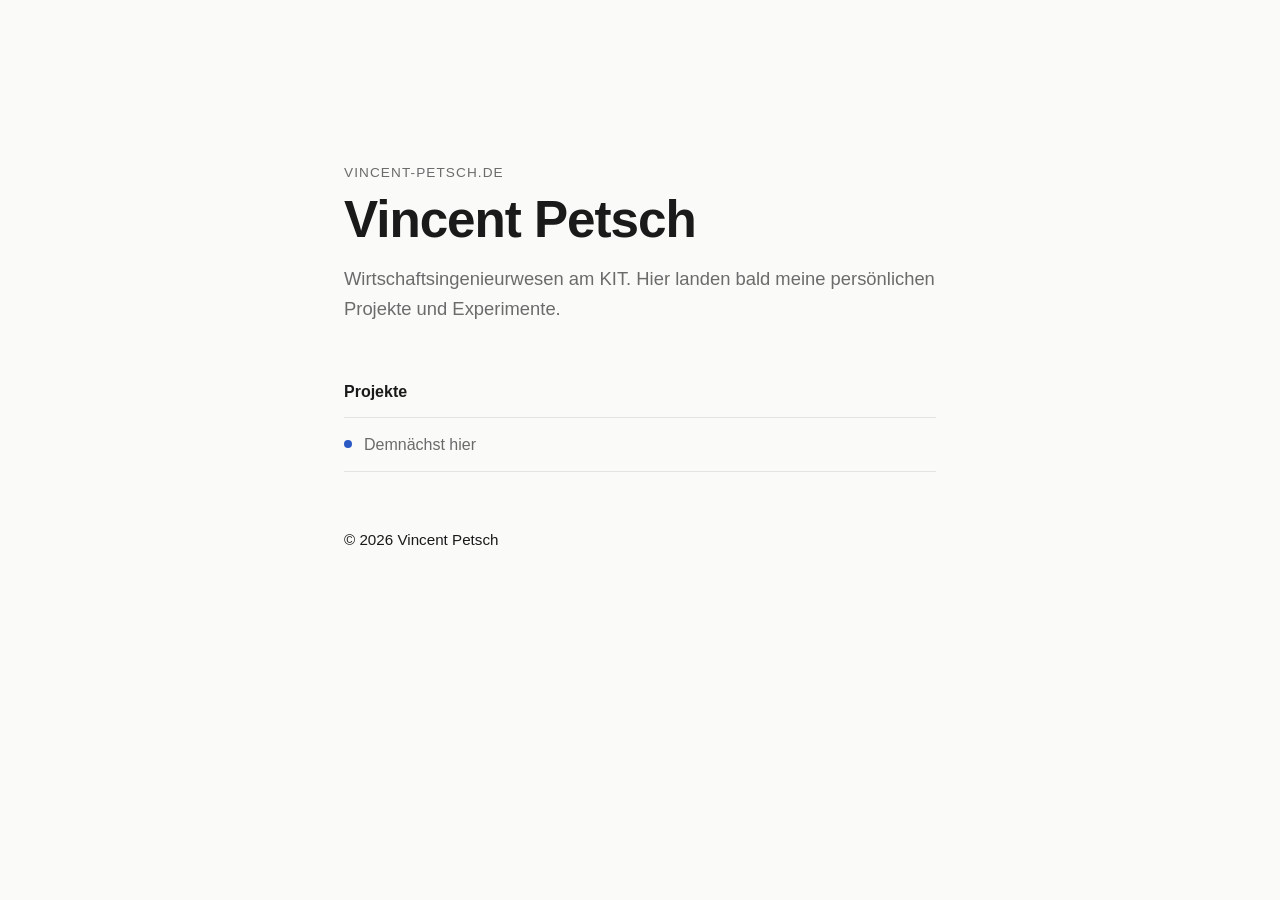
==== index.html @ 9dd04b98 "Testseite für GitHub Pages mit eigener Domain Co-Authored-By: Claude Opus 5.5 <noreply@anthropic.com" ====
<!DOCTYPE html>
<html lang="de">
<head>
  <meta charset="UTF-8">
  <meta name="viewport" content="width=device-width, initial-scale=1.0">
  <title>Vincent Petsch</title>
  <meta name="description" content="Persönliche Website von Vincent Petsch – Projekte und Experimente.">
  <link rel="stylesheet" href="style.css">
</head>
<body>
  <main>
    <p class="eyebrow">vincent-petsch.de</p>
    <h1>Vincent Petsch</h1>
    <p class="lead">Wirtschaftsingenieurwesen am KIT. Hier landen bald meine persönlichen Projekte und Experimente.</p>

    <section>
      <h2>Projekte</h2>
      <ul class="projects">
        <li><span class="dot"></span> Demnächst hier</li>
      </ul>
    </section>

    <footer>
      © 2026 Vincent Petsch
    </footer>
  </main>
</body>
</html>
---- style.css ----
:root {
  --bg: #fafaf8;
  --fg: #1a1a1a;
  --muted: #6b6b6b;
  --accent: #2b59c3;
  --line: #e4e4e0;
}

@media (prefers-color-scheme: dark) {
  :root {
    --bg: #121212;
    --fg: #ededed;
    --muted: #9a9a9a;
    --accent: #7aa2ff;
    --line: #2a2a2a;
  }
}

* { box-sizing: border-box; }

body {
  margin: 0;
  background: var(--bg);
  color: var(--fg);
  font-family: -apple-system, BlinkMacSystemFont, "Segoe UI", Inter, Roboto, sans-serif;
  line-height: 1.6;
}

main {
  max-width: 640px;
  margin: 0 auto;
  padding: 18vh 24px 64px;
}

.eyebrow {
  margin: 0 0 8px;
  font-size: 0.85rem;
  letter-spacing: 0.08em;
  text-transform: uppercase;
  color: var(--muted);
}

h1 {
  margin: 0 0 16px;
  font-size: clamp(2.2rem, 6vw, 3.2rem);
  letter-spacing: -0.02em;
  line-height: 1.1;
}

.lead {
  margin: 0 0 56px;
  font-size: 1.15rem;
  color: var(--muted);
}

h2 {
  margin: 0 0 12px;
  font-size: 1rem;
  font-weight: 600;
}

.projects {
  list-style: none;
  margin: 0;
  padding: 0;
  border-top: 1px solid var(--line);
}

.projects li {
  display: flex;
  align-items: center;
  gap: 12px;
  padding: 14px 0;
  border-bottom: 1px solid var(--line);
  color: var(--muted);
}

.dot {
  width: 8px;
  height: 8px;
  border-radius: 50%;
  background: var(--accent);
}

footer {
  margin-top: 56px;
  font-size: 0.95rem;
}

a {
  color: var(--accent);
  text-decoration: none;
}

a:hover { text-decoration: underline; }
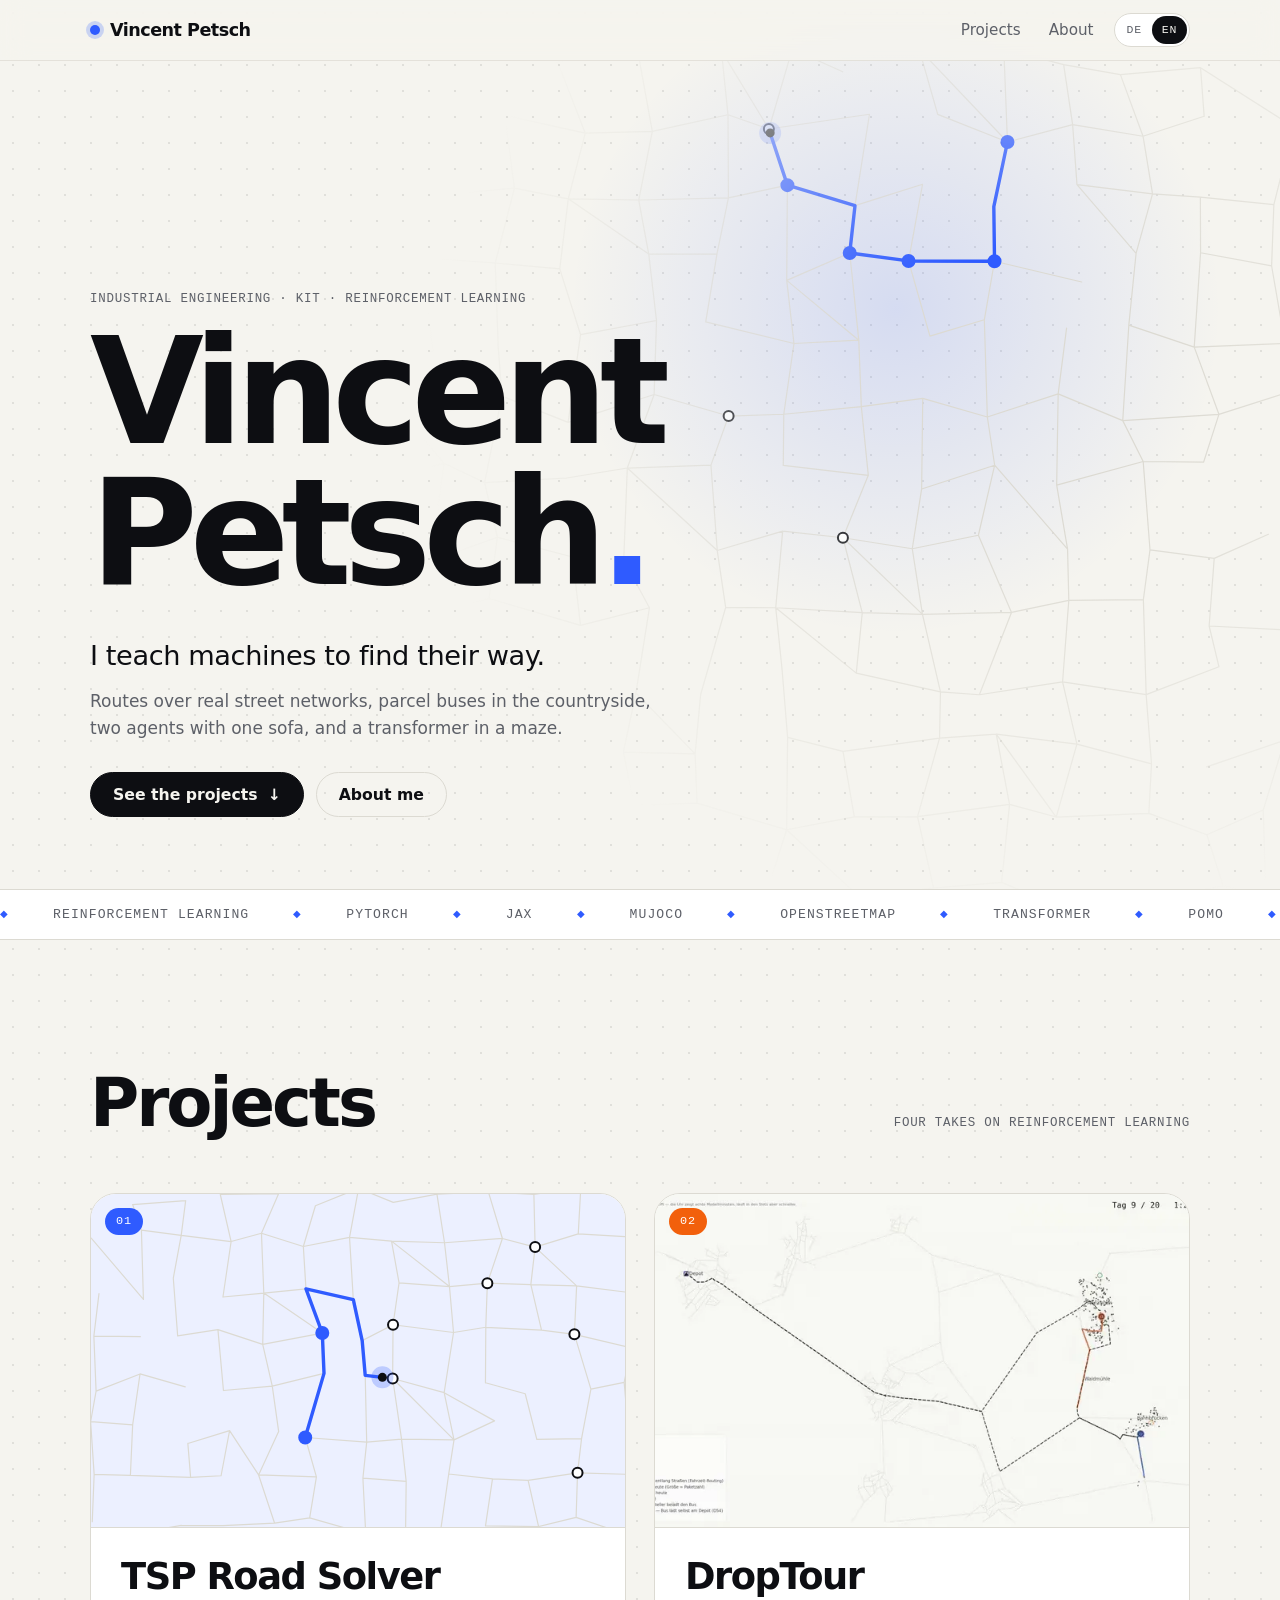
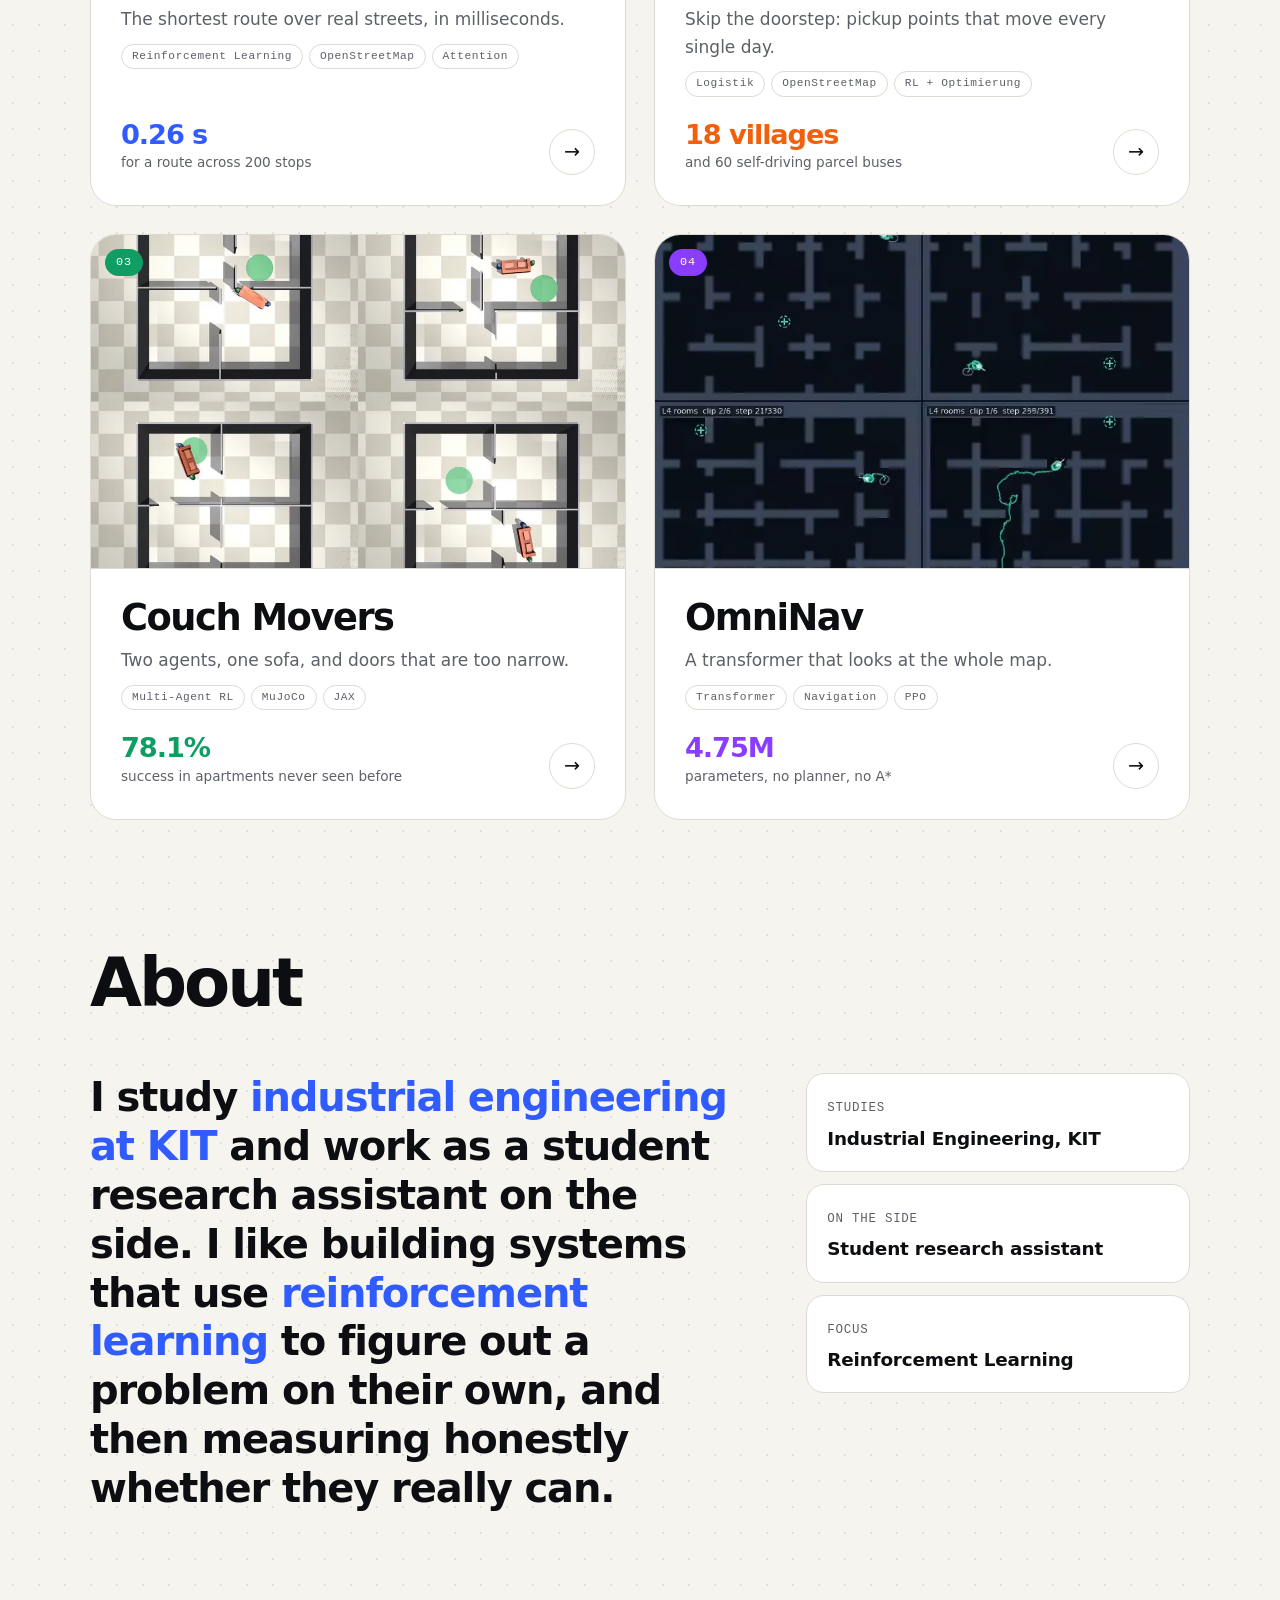
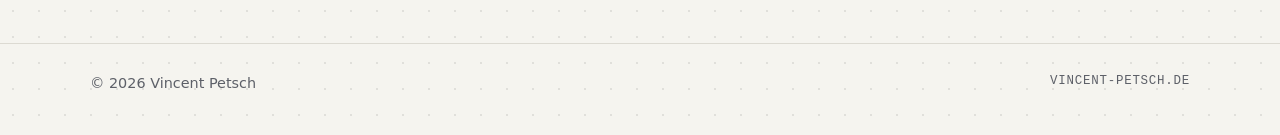
==== commit db4405e1: "Neue Startseite und vier Projektseiten (DE/EN) Startseite mit animiertem Straßennetz und Projektkart" ====
--- a/index.html
+++ b/index.html
@@ -1,28 +1,117 @@
 <!DOCTYPE html>
-<html lang="de">
+<html lang="de" data-lang="de"
+      data-titel-de="Vincent Petsch – Reinforcement Learning &amp; Projekte"
+      data-titel-en="Vincent Petsch – Reinforcement Learning &amp; Projects">
 <head>
   <meta charset="UTF-8">
   <meta name="viewport" content="width=device-width, initial-scale=1.0">
-  <title>Vincent Petsch</title>
-  <meta name="description" content="Persönliche Website von Vincent Petsch – Projekte und Experimente.">
+  <title>Vincent Petsch – Reinforcement Learning &amp; Projekte</title>
+  <meta name="description" content="Vincent Petsch – Wirtschaftsingenieurwesen am KIT. Projekte rund um Reinforcement Learning: Routenplanung, Logistik, Multi-Agent-Kooperation und Navigation.">
+  <meta name="theme-color" content="#f5f4ef" media="(prefers-color-scheme: light)">
+  <meta name="theme-color" content="#0c0d10" media="(prefers-color-scheme: dark)">
   <link rel="stylesheet" href="style.css">
+  <script src="js/lang.js"></script>
 </head>
-<body>
+<body data-basis="">
+  <div class="fortschritt"></div>
+
+  <header class="kopf">
+    <div class="wrap">
+      <a class="logo" href="./"><i></i>Vincent Petsch</a>
+      <nav>
+        <a href="#projekte"><span lang="de">Projekte</span><span lang="en">Projects</span></a>
+        <a href="#ueber"><span lang="de">Über mich</span><span lang="en">About</span></a>
+      </nav>
+      <div class="sprache" role="group" aria-label="Sprache / Language">
+        <button type="button" data-setlang="de" aria-pressed="true">DE</button>
+        <button type="button" data-setlang="en" aria-pressed="false">EN</button>
+      </div>
+    </div>
+  </header>
+
   <main>
-    <p class="eyebrow">vincent-petsch.de</p>
-    <h1>Vincent Petsch</h1>
-    <p class="lead">Wirtschaftsingenieurwesen am KIT. Hier landen bald meine persönlichen Projekte und Experimente.</p>
-
-    <section>
-      <h2>Projekte</h2>
-      <ul class="projects">
-        <li><span class="dot"></span> Demnächst hier</li>
-      </ul>
+    <section class="hero">
+      <canvas class="netz" data-netz data-zelle="70" data-ziele="11" aria-hidden="true"></canvas>
+      <div class="wrap">
+        <p class="mono">
+          <span lang="de">Wirtschaftsingenieurwesen · KIT · Reinforcement Learning</span>
+          <span lang="en">Industrial Engineering · KIT · Reinforcement Learning</span>
+        </p>
+        <h1>
+          <span class="zeile"><b style="--d:.05s">Vincent</b></span>
+          <span class="zeile"><b style="--d:.18s">Petsch<em>.</em></b></span>
+        </h1>
+        <p class="lead rein" style="--d:.5s">
+          <span lang="de">Ich bringe Maschinen bei, ihren Weg zu finden.</span>
+          <span lang="en">I teach machines to find their way.</span>
+        </p>
+        <p class="unter rein" style="--d:.62s">
+          <span lang="de">Routen über echte Straßennetze, Paketbusse auf dem Land, zwei Agenten mit einem Sofa und ein Transformer im Labyrinth.</span>
+          <span lang="en">Routes over real street networks, parcel buses in the countryside, two agents with one sofa, and a transformer in a maze.</span>
+        </p>
+        <div class="aktionen rein" style="--d:.74s">
+          <a class="knopf" href="#projekte"><span lang="de">Projekte ansehen</span><span lang="en">See the projects</span> <span class="pfeil">↓</span></a>
+          <a class="knopf leer" href="#ueber"><span lang="de">Über mich</span><span lang="en">About me</span></a>
+        </div>
+      </div>
     </section>
 
-    <footer>
-      © 2026 Vincent Petsch
-    </footer>
+    <div class="laufband" aria-hidden="true">
+      <div>
+        <span>Reinforcement Learning</span><span>PyTorch</span><span>JAX</span><span>MuJoCo</span><span>OpenStreetMap</span><span>Transformer</span><span>POMO</span><span>MAPPO</span><span>PPO</span><span>Routing</span><span>Multi-Agent</span><span>Streamlit</span>
+        <span>Reinforcement Learning</span><span>PyTorch</span><span>JAX</span><span>MuJoCo</span><span>OpenStreetMap</span><span>Transformer</span><span>POMO</span><span>MAPPO</span><span>PPO</span><span>Routing</span><span>Multi-Agent</span><span>Streamlit</span>
+      </div>
+    </div>
+
+    <section class="abschnitt" id="projekte">
+      <div class="wrap">
+        <div class="abschnitt-kopf rein">
+          <h2><span lang="de">Projekte</span><span lang="en">Projects</span></h2>
+          <p class="mono"><span lang="de">Vier Mal Reinforcement Learning</span><span lang="en">Four takes on reinforcement learning</span></p>
+        </div>
+        <div class="karten" id="karten"></div>
+        <noscript><p>Die Projektliste braucht JavaScript. / The project list needs JavaScript.</p></noscript>
+      </div>
+    </section>
+
+    <section class="abschnitt" id="ueber" style="padding-top:0">
+      <div class="wrap">
+        <div class="abschnitt-kopf rein">
+          <h2><span lang="de">Über mich</span><span lang="en">About</span></h2>
+        </div>
+        <div class="profil">
+          <p class="gross rein">
+            <span lang="de">Ich studiere <mark>Wirtschaftsingenieurwesen am KIT</mark> und arbeite nebenher als HiWi. Am liebsten baue ich Systeme, die per <mark>Reinforcement Learning</mark> selbst herausfinden, wie ein Problem zu lösen ist, und messe dann ehrlich nach, ob sie es wirklich können.</span>
+            <span lang="en">I study <mark>industrial engineering at KIT</mark> and work as a student research assistant on the side. I like building systems that use <mark>reinforcement learning</mark> to figure out a problem on their own, and then measuring honestly whether they really can.</span>
+          </p>
+          <div class="fakten">
+            <div class="fakt rein" style="--d:.05s">
+              <span class="mono"><span lang="de">Studium</span><span lang="en">Studies</span></span>
+              <strong><span lang="de">Wirtschaftsingenieurwesen, KIT</span><span lang="en">Industrial Engineering, KIT</span></strong>
+            </div>
+            <div class="fakt rein" style="--d:.12s">
+              <span class="mono"><span lang="de">Nebenher</span><span lang="en">On the side</span></span>
+              <strong><span lang="de">HiWi</span><span lang="en">Student research assistant</span></strong>
+            </div>
+            <div class="fakt rein" style="--d:.19s">
+              <span class="mono"><span lang="de">Schwerpunkt</span><span lang="en">Focus</span></span>
+              <strong>Reinforcement Learning</strong>
+            </div>
+          </div>
+        </div>
+      </div>
+    </section>
   </main>
+
+  <footer class="fuss">
+    <div class="wrap">
+      <span>© 2026 Vincent Petsch</span>
+      <span class="mono">vincent-petsch.de</span>
+    </div>
+  </footer>
+
+  <script src="projekte/projekte.js"></script>
+  <script src="js/netz.js"></script>
+  <script src="js/site.js"></script>
 </body>
 </html>
--- a/style.css
+++ b/style.css
@@ -1,95 +1,295 @@
+/* vincent-petsch.de – gemeinsames Stylesheet für Startseite und Projektseiten */
+
 :root {
-  --bg: #fafaf8;
-  --fg: #1a1a1a;
-  --muted: #6b6b6b;
-  --accent: #2b59c3;
-  --line: #e4e4e0;
+  --bg: #f5f4ef;
+  --surface: #ffffff;
+  --fg: #0d0e12;
+  --muted: #5d6068;
+  --line: #dcdad2;
+  --accent: #2f5bff;
+  --shadow: 0 1px 2px rgba(13, 14, 18, .05), 0 12px 40px -12px rgba(13, 14, 18, .18);
+  --sans: "Segoe UI Variable Display", "Inter", "Segoe UI", system-ui, -apple-system, "Helvetica Neue", Arial, sans-serif;
+  --mono: ui-monospace, "Cascadia Code", "SF Mono", Menlo, Consolas, monospace;
+  --breite: 1180px;
+  --rand: clamp(16px, 4vw, 40px);
+  color-scheme: light dark;
 }
 
 @media (prefers-color-scheme: dark) {
   :root {
-    --bg: #121212;
-    --fg: #ededed;
-    --muted: #9a9a9a;
-    --accent: #7aa2ff;
-    --line: #2a2a2a;
+    --bg: #0c0d10;
+    --surface: #15171c;
+    --fg: #f1f1ee;
+    --muted: #9a9da6;
+    --line: #272a31;
+    --accent: #7d97ff;
+    --shadow: 0 1px 2px rgba(0, 0, 0, .4), 0 16px 48px -16px rgba(0, 0, 0, .7);
   }
 }
 
+@view-transition { navigation: auto; }
+
 * { box-sizing: border-box; }
+
+html { scroll-behavior: smooth; -webkit-text-size-adjust: 100%; }
 
 body {
   margin: 0;
-  background: var(--bg);
+  background-color: var(--bg);
+  background-image: radial-gradient(color-mix(in srgb, var(--fg) 9%, transparent) 1px, transparent 1px);
+  background-size: 26px 26px;
   color: var(--fg);
-  font-family: -apple-system, BlinkMacSystemFont, "Segoe UI", Inter, Roboto, sans-serif;
+  font-family: var(--sans);
+  font-size: 1.0625rem;
   line-height: 1.6;
-}
-
-main {
-  max-width: 640px;
-  margin: 0 auto;
-  padding: 18vh 24px 64px;
-}
-
-.eyebrow {
-  margin: 0 0 8px;
-  font-size: 0.85rem;
-  letter-spacing: 0.08em;
+  overflow-x: hidden;
+}
+
+img, video, canvas { display: block; max-width: 100%; }
+img, video { height: auto; }
+a { color: inherit; }
+h1, h2, h3, p { margin: 0; }
+::selection { background: var(--accent); color: #fff; }
+
+/* Sprachumschaltung: beide Sprachen stehen im HTML, eine wird ausgeblendet */
+html[data-lang="de"] body [lang="en"],
+html[data-lang="en"] body [lang="de"] { display: none !important; }
+
+.wrap { width: 100%; max-width: var(--breite); margin: 0 auto; padding: 0 var(--rand); }
+
+.mono {
+  font-family: var(--mono);
+  font-size: .78rem;
+  letter-spacing: .06em;
   text-transform: uppercase;
   color: var(--muted);
 }
 
-h1 {
-  margin: 0 0 16px;
-  font-size: clamp(2.2rem, 6vw, 3.2rem);
-  letter-spacing: -0.02em;
-  line-height: 1.1;
-}
-
-.lead {
-  margin: 0 0 56px;
-  font-size: 1.15rem;
-  color: var(--muted);
-}
-
-h2 {
-  margin: 0 0 12px;
-  font-size: 1rem;
-  font-weight: 600;
-}
-
-.projects {
-  list-style: none;
-  margin: 0;
-  padding: 0;
-  border-top: 1px solid var(--line);
-}
-
-.projects li {
-  display: flex;
-  align-items: center;
-  gap: 12px;
-  padding: 14px 0;
-  border-bottom: 1px solid var(--line);
-  color: var(--muted);
-}
-
-.dot {
-  width: 8px;
-  height: 8px;
-  border-radius: 50%;
+/* ---------- Kopfzeile ---------- */
+
+.fortschritt {
+  position: fixed; inset: 0 0 auto 0; height: 3px; z-index: 60;
   background: var(--accent);
-}
-
-footer {
-  margin-top: 56px;
-  font-size: 0.95rem;
-}
-
-a {
-  color: var(--accent);
-  text-decoration: none;
-}
-
-a:hover { text-decoration: underline; }
+  transform-origin: 0 50%; transform: scaleX(var(--scroll, 0));
+}
+
+.kopf {
+  position: sticky; top: 0; z-index: 50;
+  backdrop-filter: blur(14px) saturate(1.4);
+  -webkit-backdrop-filter: blur(14px) saturate(1.4);
+  background: color-mix(in srgb, var(--bg) 72%, transparent);
+  border-bottom: 1px solid color-mix(in srgb, var(--line) 70%, transparent);
+}
+.kopf .wrap { display: flex; align-items: center; gap: 20px; height: 60px; }
+.logo { white-space: nowrap;
+  font-weight: 800; letter-spacing: -.03em; font-size: 1.1rem; text-decoration: none;
+  display: inline-flex; align-items: center; gap: 10px;
+}
+.logo i {
+  width: 10px; height: 10px; border-radius: 50%; background: var(--accent);
+  box-shadow: 0 0 0 4px color-mix(in srgb, var(--accent) 22%, transparent);
+  animation: puls 2.6s ease-in-out infinite;
+}
+@keyframes puls { 50% { box-shadow: 0 0 0 8px color-mix(in srgb, var(--accent) 0%, transparent); } }
+.kopf nav { margin-left: auto; display: flex; gap: clamp(12px, 3vw, 28px); }
+.kopf nav a { text-decoration: none; font-size: .95rem; color: var(--muted); transition: color .2s; }
+.kopf nav a:hover { color: var(--fg); }
+.sprache { display: inline-flex; border: 1px solid var(--line); border-radius: 999px; padding: 2px; background: var(--surface); }
+.sprache button {
+  all: unset; cursor: pointer; font-family: var(--mono); font-size: .72rem; letter-spacing: .06em;
+  padding: 5px 10px; border-radius: 999px; color: var(--muted);
+}
+.sprache button[aria-pressed="true"] { background: var(--fg); color: var(--bg); }
+.sprache button:focus-visible, a:focus-visible, .knopf:focus-visible { outline: 2px solid var(--accent); outline-offset: 3px; }
+
+/* ---------- Einblenden beim Scrollen ---------- */
+
+html.js .rein { opacity: 0; transform: translateY(28px); transition: opacity .8s cubic-bezier(.2, .7, .2, 1), transform .8s cubic-bezier(.2, .7, .2, 1); transition-delay: var(--d, 0s); }
+html.js .rein.da { opacity: 1; transform: none; }
+
+/* ---------- Hero Startseite ---------- */
+
+.hero { position: relative; min-height: min(92svh, 900px); display: flex; align-items: flex-end; padding: 120px 0 clamp(40px, 8vh, 90px); isolation: isolate; }
+.hero canvas.netz {
+  position: absolute; inset: 0; width: 100%; height: 100%; z-index: -1;
+  -webkit-mask-image: radial-gradient(ellipse 62% 85% at 80% 40%, #000 20%, transparent 76%);
+  mask-image: radial-gradient(ellipse 62% 85% at 80% 40%, #000 20%, transparent 76%);
+}
+.hero::before {
+  content: ""; position: absolute; z-index: -2; pointer-events: none;
+  width: 60vmax; height: 60vmax; left: calc(var(--mx, 70%) - 30vmax); top: calc(var(--my, 30%) - 30vmax);
+  background: radial-gradient(circle, color-mix(in srgb, var(--accent) 16%, transparent), transparent 60%);
+  transition: left .5s ease-out, top .5s ease-out;
+}
+.hero h1 {
+  font-size: clamp(3.2rem, 11.5vw, 9.6rem); line-height: .88; letter-spacing: -.055em; font-weight: 800;
+  margin: 18px 0 28px;
+}
+.hero h1 span { display: block; }
+.hero h1 .zeile { overflow: hidden; padding-bottom: .08em; }
+html.js .hero h1 .zeile b { display: block; font-weight: inherit; transform: translateY(105%); animation: hoch .9s cubic-bezier(.2, .8, .2, 1) forwards; animation-delay: var(--d, .1s); }
+@keyframes hoch { to { transform: none; } }
+.hero h1 em { font-style: normal; color: var(--accent); }
+.hero .lead { font-size: clamp(1.2rem, 2.4vw, 1.7rem); line-height: 1.3; letter-spacing: -.015em; max-width: 24em; font-weight: 500; }
+.hero .unter { margin-top: 14px; max-width: 34em; color: var(--muted); }
+.hero .aktionen { margin-top: 30px; display: flex; flex-wrap: wrap; gap: 12px; }
+
+.knopf {
+  display: inline-flex; align-items: center; gap: 10px; text-decoration: none; cursor: pointer;
+  font: 600 .98rem var(--sans); color: var(--bg); background: var(--fg);
+  border: 1px solid var(--fg); border-radius: 999px; padding: 12px 22px;
+  transition: transform .2s, background .2s, color .2s, border-color .2s;
+}
+.knopf:hover { transform: translateY(-2px); background: var(--accent); border-color: var(--accent); color: #fff; }
+.knopf.leer { background: transparent; color: var(--fg); border-color: var(--line); }
+.knopf.leer:hover { background: var(--surface); color: var(--fg); border-color: var(--fg); }
+.knopf .pfeil { transition: transform .2s; }
+.knopf:hover .pfeil { transform: translateX(4px); }
+
+/* ---------- Laufband ---------- */
+
+.laufband { border-block: 1px solid var(--line); background: var(--surface); overflow: hidden; padding: 14px 0; }
+.laufband div { display: flex; width: max-content; gap: 44px; animation: lauf 38s linear infinite; }
+.laufband span { font-family: var(--mono); font-size: .82rem; letter-spacing: .08em; text-transform: uppercase; color: var(--muted); white-space: nowrap; }
+.laufband span::before { content: "◆"; color: var(--accent); margin-right: 44px; font-size: .6rem; vertical-align: middle; }
+@keyframes lauf { to { transform: translateX(-50%); } }
+
+/* ---------- Abschnitte ---------- */
+
+.abschnitt { padding: clamp(64px, 11vw, 130px) 0; }
+.abschnitt-kopf { display: flex; align-items: baseline; justify-content: space-between; gap: 20px; margin-bottom: clamp(28px, 5vw, 56px); flex-wrap: wrap; }
+.abschnitt h2, .abschnitt-kopf h2 { font-size: clamp(2.1rem, 6vw, 4.2rem); line-height: 1; letter-spacing: -.045em; font-weight: 800; }
+
+.profil { display: grid; gap: clamp(28px, 5vw, 64px); grid-template-columns: 1fr; }
+.profil .gross { font-size: clamp(1.45rem, 3.3vw, 2.5rem); line-height: 1.22; letter-spacing: -.028em; font-weight: 600; }
+.profil .gross mark { background: none; color: var(--accent); }
+.fakten { display: grid; gap: 12px; align-content: start; }
+.fakt { background: var(--surface); border: 1px solid var(--line); border-radius: 18px; padding: 18px 20px; }
+.fakt strong { display: block; font-size: 1.15rem; letter-spacing: -.01em; margin-top: 4px; }
+@media (min-width: 860px) { .profil { grid-template-columns: 1.7fr 1fr; } }
+
+/* ---------- Projektkarten ---------- */
+
+.karten { display: grid; gap: clamp(16px, 2.4vw, 28px); grid-template-columns: 1fr; perspective: 1400px; }
+@media (min-width: 760px) { .karten { grid-template-columns: 1fr 1fr; } }
+
+.karte {
+  --rx: 0deg; --ry: 0deg;
+  position: relative; display: flex; flex-direction: column; text-decoration: none;
+  background: var(--surface); border: 1px solid var(--line); border-radius: 26px; overflow: hidden;
+  transform: rotateX(var(--rx)) rotateY(var(--ry));
+  transition: transform .25s ease-out, box-shadow .3s, border-color .3s;
+  will-change: transform;
+}
+.karte:hover { box-shadow: var(--shadow); border-color: var(--akzent); }
+.karte::after {
+  content: ""; position: absolute; inset: 0; pointer-events: none; opacity: 0; transition: opacity .3s;
+  background: radial-gradient(420px circle at var(--gx, 50%) var(--gy, 50%), color-mix(in srgb, var(--akzent) 16%, transparent), transparent 60%);
+}
+.karte:hover::after { opacity: 1; }
+.karte-medien { position: relative; aspect-ratio: 16 / 10; overflow: hidden; background: color-mix(in srgb, var(--akzent) 9%, var(--surface)); border-bottom: 1px solid var(--line); }
+.karte-medien video, .karte-medien canvas { width: 100%; height: 100%; object-fit: cover; transition: transform .8s cubic-bezier(.2, .7, .2, 1); }
+.karte:hover .karte-medien video { transform: scale(1.05); }
+.karte-nr {
+  position: absolute; top: 14px; left: 14px; z-index: 2;
+  font-family: var(--mono); font-size: .74rem; letter-spacing: .08em;
+  background: var(--akzent); color: #fff; border-radius: 999px; padding: 4px 11px;
+}
+.karte-text { padding: clamp(20px, 3vw, 30px); display: flex; flex-direction: column; gap: 10px; flex: 1; }
+.karte h3 { font-size: clamp(1.6rem, 3.2vw, 2.3rem); letter-spacing: -.04em; line-height: 1.05; font-weight: 800; }
+.karte p { color: var(--muted); }
+.karte-fuss { margin-top: auto; padding-top: 14px; display: flex; align-items: flex-end; justify-content: space-between; gap: 16px; }
+.karte-zahl b { display: block; font-size: 1.7rem; letter-spacing: -.04em; line-height: 1; color: var(--akzent); }
+.karte-zahl > span { font-size: .85rem; color: var(--muted); }
+.karte-pfeil {
+  flex: none; width: 46px; height: 46px; border-radius: 50%; border: 1px solid var(--line);
+  display: grid; place-items: center; font-size: 1.2rem; transition: background .25s, color .25s, transform .25s, border-color .25s;
+}
+.karte:hover .karte-pfeil { background: var(--akzent); border-color: var(--akzent); color: #fff; transform: rotate(-45deg); }
+
+.chips { display: flex; flex-wrap: wrap; gap: 6px; }
+.chips span { font-family: var(--mono); font-size: .7rem; letter-spacing: .05em; border: 1px solid var(--line); border-radius: 999px; padding: 3px 10px; color: var(--muted); background: var(--surface); }
+
+/* ---------- Projektseite ---------- */
+
+.projekt { --akzent: var(--accent); }
+.projekt ::selection { background: var(--akzent); }
+.projekt .fortschritt, .projekt .logo i { background: var(--akzent); }
+.projekt .logo i { box-shadow: 0 0 0 4px color-mix(in srgb, var(--akzent) 22%, transparent); }
+
+.p-hero { position: relative; padding: clamp(48px, 9vw, 110px) 0 clamp(28px, 5vw, 56px); isolation: isolate; }
+.p-hero::before {
+  content: ""; position: absolute; z-index: -1; inset: -60px 0 auto 0; height: 520px; pointer-events: none;
+  background: radial-gradient(ellipse 60% 100% at 80% 0%, color-mix(in srgb, var(--akzent) 22%, transparent), transparent 70%);
+}
+.p-nr { font-family: var(--mono); font-size: .8rem; letter-spacing: .08em; color: #fff; background: var(--akzent); display: inline-block; border-radius: 999px; padding: 4px 12px; }
+.p-hero h1 { font-size: clamp(2.8rem, 10vw, 8rem); line-height: .9; letter-spacing: -.055em; font-weight: 800; margin: 18px 0 20px; }
+.p-hero .slogan { font-size: clamp(1.3rem, 3vw, 2.2rem); line-height: 1.15; letter-spacing: -.03em; font-weight: 600; max-width: 20em; }
+.p-hero .slogan em { font-style: normal; color: var(--akzent); }
+.p-hero .chips { margin-top: 22px; }
+
+.buehne {
+  position: relative; border-radius: clamp(16px, 2.5vw, 30px); overflow: hidden; border: 1px solid var(--line);
+  background: var(--surface); box-shadow: var(--shadow);
+}
+.buehne video, .buehne img, .buehne canvas { width: 100%; height: auto; }
+.buehne.dunkel { background: #0b0f1a; }
+.buehne.quadrat video { max-height: 80svh; object-fit: contain; }
+.buehne canvas.netz { aspect-ratio: 16 / 9; min-height: 320px; cursor: crosshair; touch-action: manipulation; }
+.buehne-leiste { position: absolute; left: 14px; bottom: 14px; display: flex; gap: 8px; flex-wrap: wrap; }
+.buehne-leiste .knopf { padding: 8px 16px; font-size: .88rem; }
+.unterzeile { margin-top: 12px; font-size: .9rem; color: var(--muted); max-width: 60em; }
+
+.text-gross { font-size: clamp(1.3rem, 2.7vw, 2rem); line-height: 1.3; letter-spacing: -.022em; font-weight: 500; max-width: 26em; }
+
+.zahlen { display: grid; gap: 14px; grid-template-columns: 1fr; }
+@media (min-width: 720px) { .zahlen { grid-template-columns: repeat(3, 1fr); } }
+.kachel { background: var(--surface); border: 1px solid var(--line); border-radius: 22px; padding: clamp(20px, 3vw, 30px); position: relative; overflow: hidden; }
+.kachel::before { content: ""; position: absolute; inset: 0 0 auto 0; height: 4px; background: var(--akzent); transform: scaleX(0); transform-origin: 0 50%; transition: transform 1.2s cubic-bezier(.2, .7, .2, 1) .2s; }
+.kachel.da::before { transform: scaleX(1); }
+.kachel .wert { font-size: clamp(2.6rem, 6vw, 4.2rem); line-height: 1; letter-spacing: -.055em; font-weight: 800; font-variant-numeric: tabular-nums; white-space: nowrap; }
+.kachel .wert small { font-size: .45em; letter-spacing: -.02em; color: var(--akzent); margin-left: .15em; }
+.kachel p { margin-top: 12px; color: var(--muted); font-size: .98rem; }
+
+.schritte { display: grid; gap: 14px; grid-template-columns: 1fr; counter-reset: schritt; }
+@media (min-width: 720px) { .schritte { grid-template-columns: repeat(3, 1fr); } }
+.schritt { border-top: 2px solid var(--fg); padding-top: 16px; counter-increment: schritt; }
+.schritt::before { content: "0" counter(schritt); font-family: var(--mono); font-size: .78rem; color: var(--akzent); letter-spacing: .08em; }
+.schritt h3 { font-size: 1.3rem; letter-spacing: -.025em; margin: 6px 0 8px; }
+.schritt p { color: var(--muted); font-size: .98rem; }
+
+.galerie { display: grid; gap: 14px; grid-template-columns: 1fr; }
+@media (min-width: 720px) { .galerie.zwei { grid-template-columns: 1fr 1fr; } }
+.galerie figure { margin: 0; }
+.galerie img { width: 100%; border-radius: 18px; border: 1px solid var(--line); background: var(--surface); }
+.galerie figcaption { margin-top: 8px; font-size: .88rem; color: var(--muted); }
+
+.level { display: grid; gap: 10px; grid-template-columns: repeat(2, 1fr); }
+@media (min-width: 520px) { .level { grid-template-columns: repeat(4, 1fr); } }
+@media (min-width: 900px) { .level { grid-template-columns: repeat(7, 1fr); } }
+.level figure { margin: 0; transition: transform .3s cubic-bezier(.2, .7, .2, 1); }
+.level figure:hover { transform: translateY(-6px) scale(1.04); }
+.level img { width: 100%; border-radius: 12px; }
+.level figcaption { margin-top: 6px; font-family: var(--mono); font-size: .72rem; letter-spacing: .06em; text-transform: uppercase; color: var(--muted); text-align: center; }
+
+.weiter { display: block; text-decoration: none; border-top: 1px solid var(--line); padding: clamp(40px, 8vw, 90px) 0; transition: background .3s; }
+.weiter:hover { background: color-mix(in srgb, var(--akzent-n, var(--accent)) 8%, transparent); }
+.weiter strong { display: flex; align-items: center; gap: .3em; font-size: clamp(2.2rem, 8vw, 6rem); letter-spacing: -.05em; line-height: 1; margin-top: 10px; }
+.weiter strong i { font-style: normal; color: var(--akzent-n, var(--accent)); transition: transform .3s; }
+.weiter:hover strong i { transform: translateX(14px); }
+
+/* ---------- Fußzeile ---------- */
+
+.fuss { border-top: 1px solid var(--line); padding: 28px 0 40px; color: var(--muted); font-size: .9rem; }
+.fuss .wrap { display: flex; justify-content: space-between; gap: 16px; flex-wrap: wrap; }
+
+/* ---------- Weniger Bewegung ---------- */
+
+@media (prefers-reduced-motion: reduce) {
+  html { scroll-behavior: auto; }
+  *, *::before, *::after { animation: none !important; transition: none !important; }
+  html.js .rein { opacity: 1; transform: none; }
+  html.js .hero h1 .zeile b { transform: none; }
+  .karte { transform: none !important; }
+  @view-transition { navigation: none; }
+}
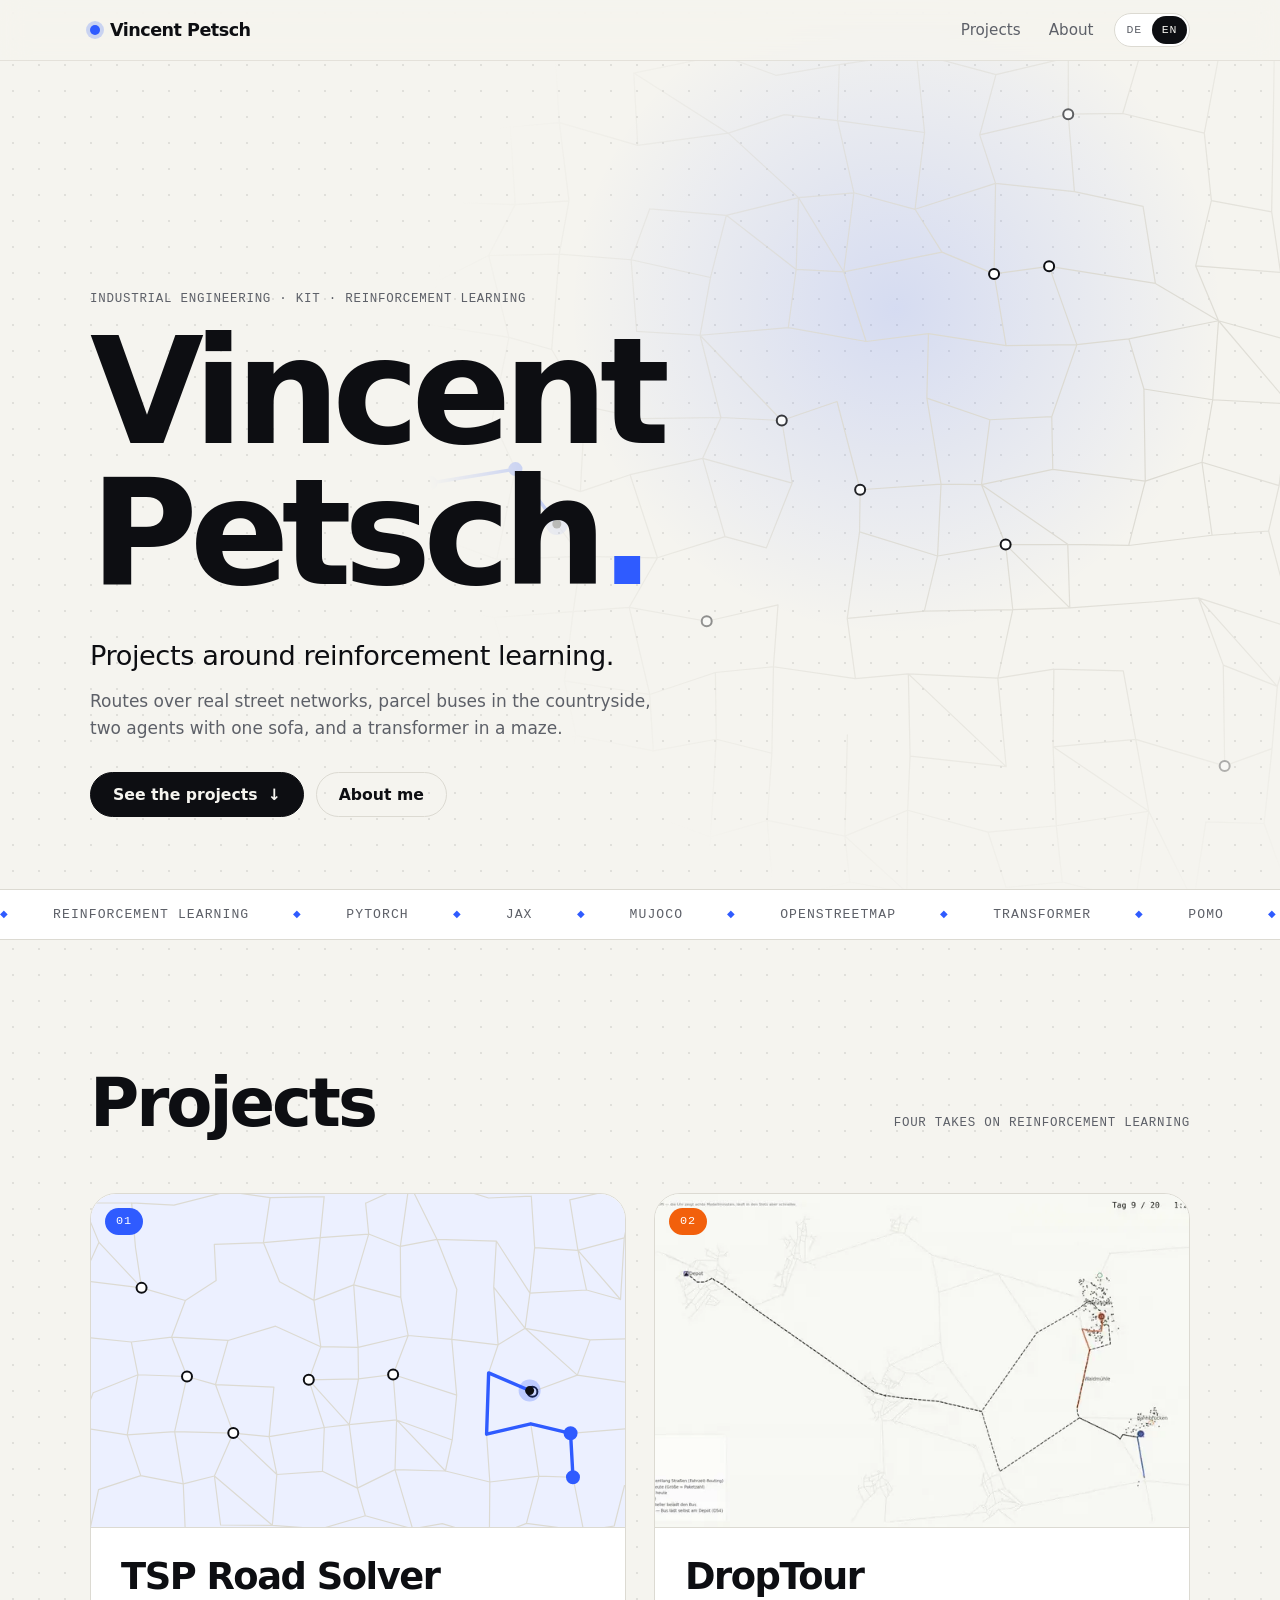
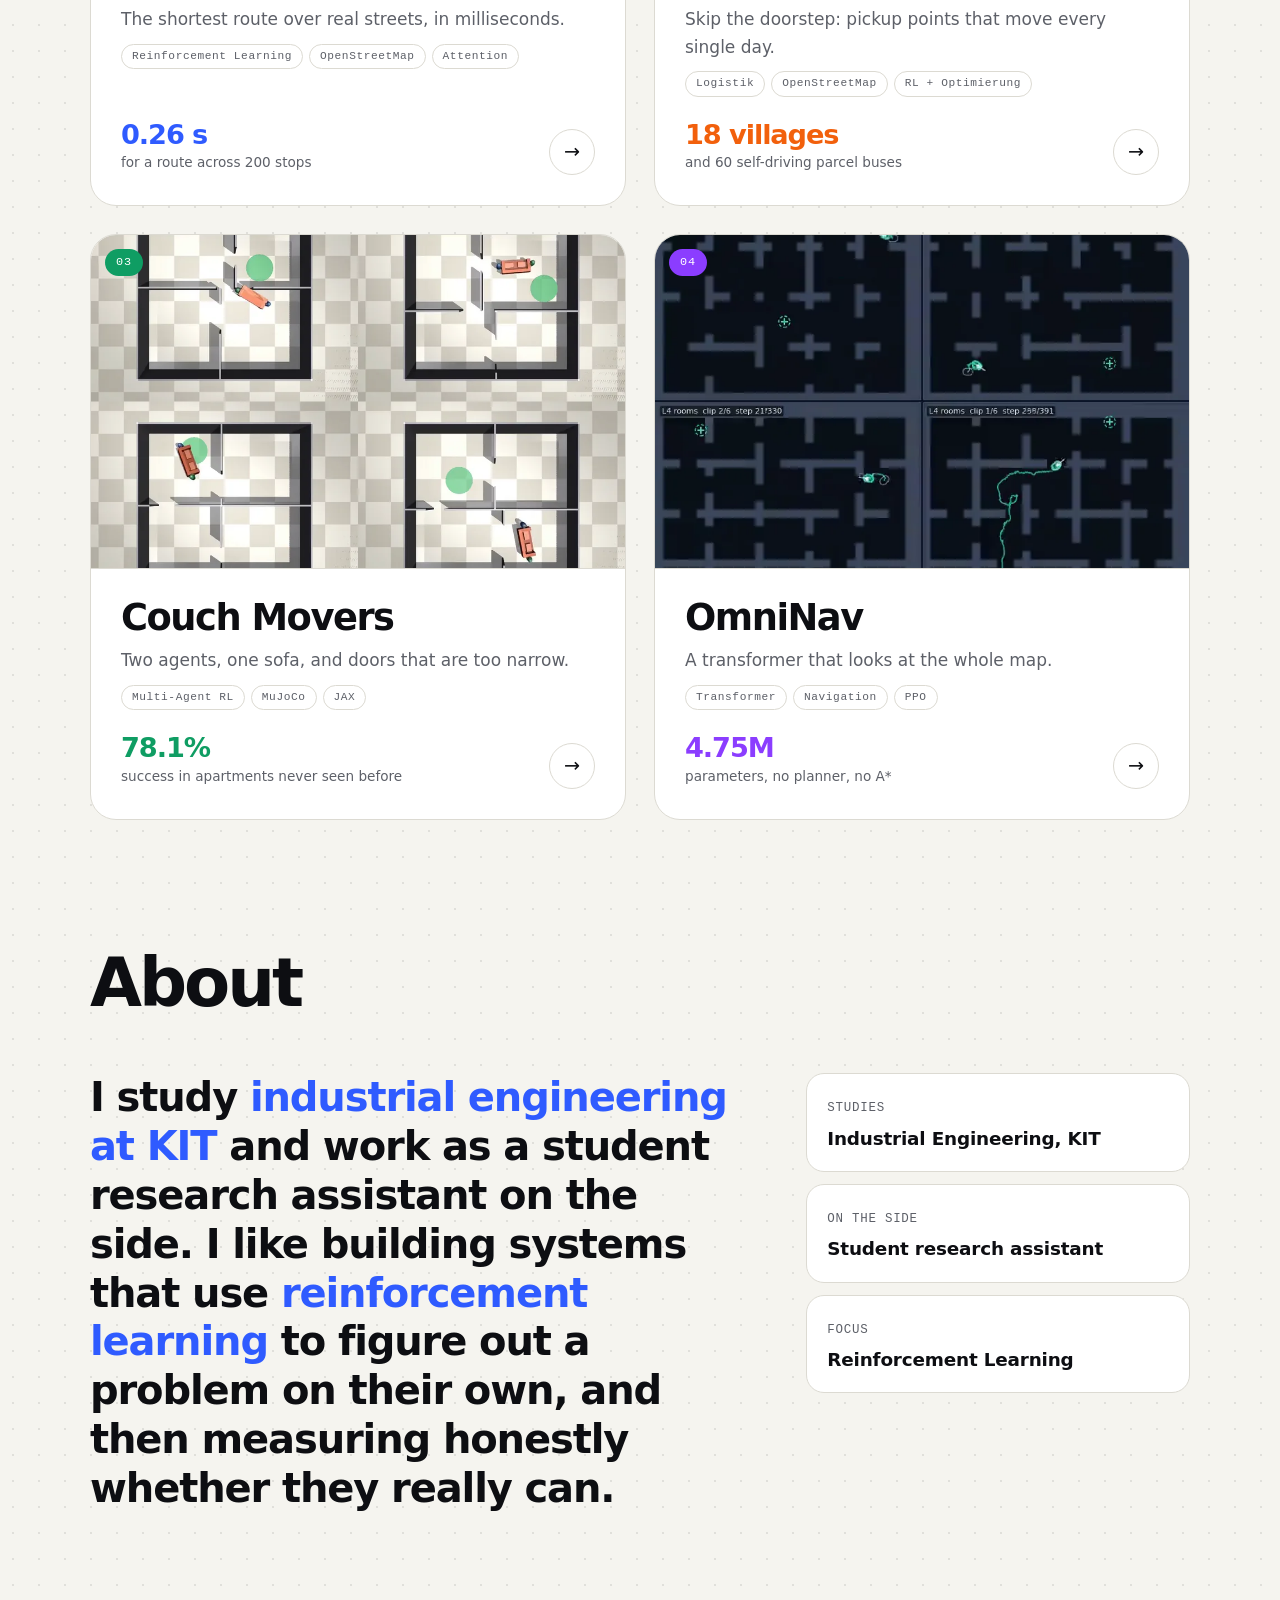
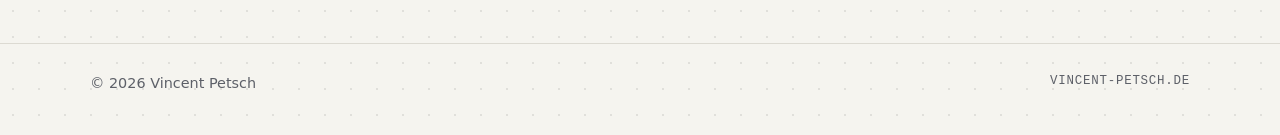
==== commit ff52a497: "Startseite: nüchternerer Leitsatz Co-Authored-By: Claude Fable 5.2 <noreply@anthropic.com>" ====
--- a/index.html
+++ b/index.html
@@ -42,8 +42,8 @@
           <span class="zeile"><b style="--d:.18s">Petsch<em>.</em></b></span>
         </h1>
         <p class="lead rein" style="--d:.5s">
-          <span lang="de">Ich bringe Maschinen bei, ihren Weg zu finden.</span>
-          <span lang="en">I teach machines to find their way.</span>
+          <span lang="de">Projekte rund um Reinforcement Learning.</span>
+          <span lang="en">Projects around reinforcement learning.</span>
         </p>
         <p class="unter rein" style="--d:.62s">
           <span lang="de">Routen über echte Straßennetze, Paketbusse auf dem Land, zwei Agenten mit einem Sofa und ein Transformer im Labyrinth.</span>
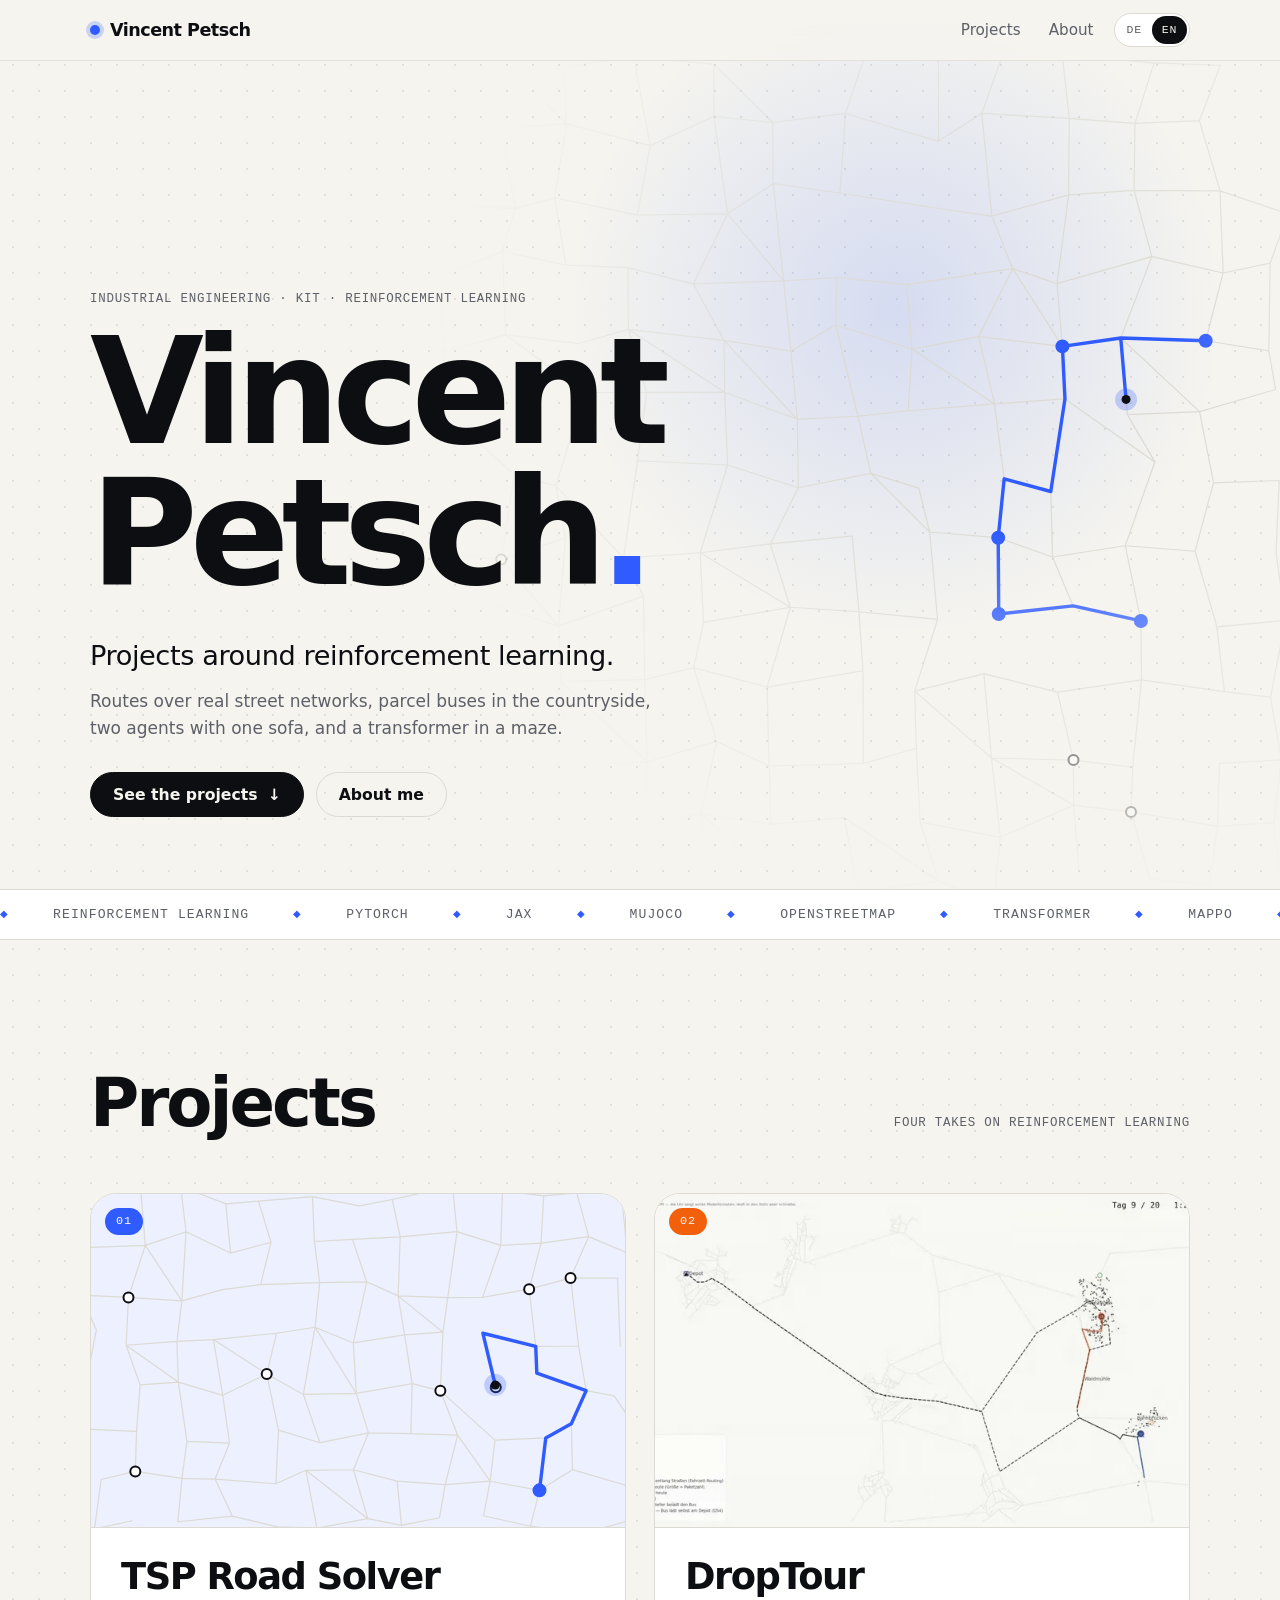
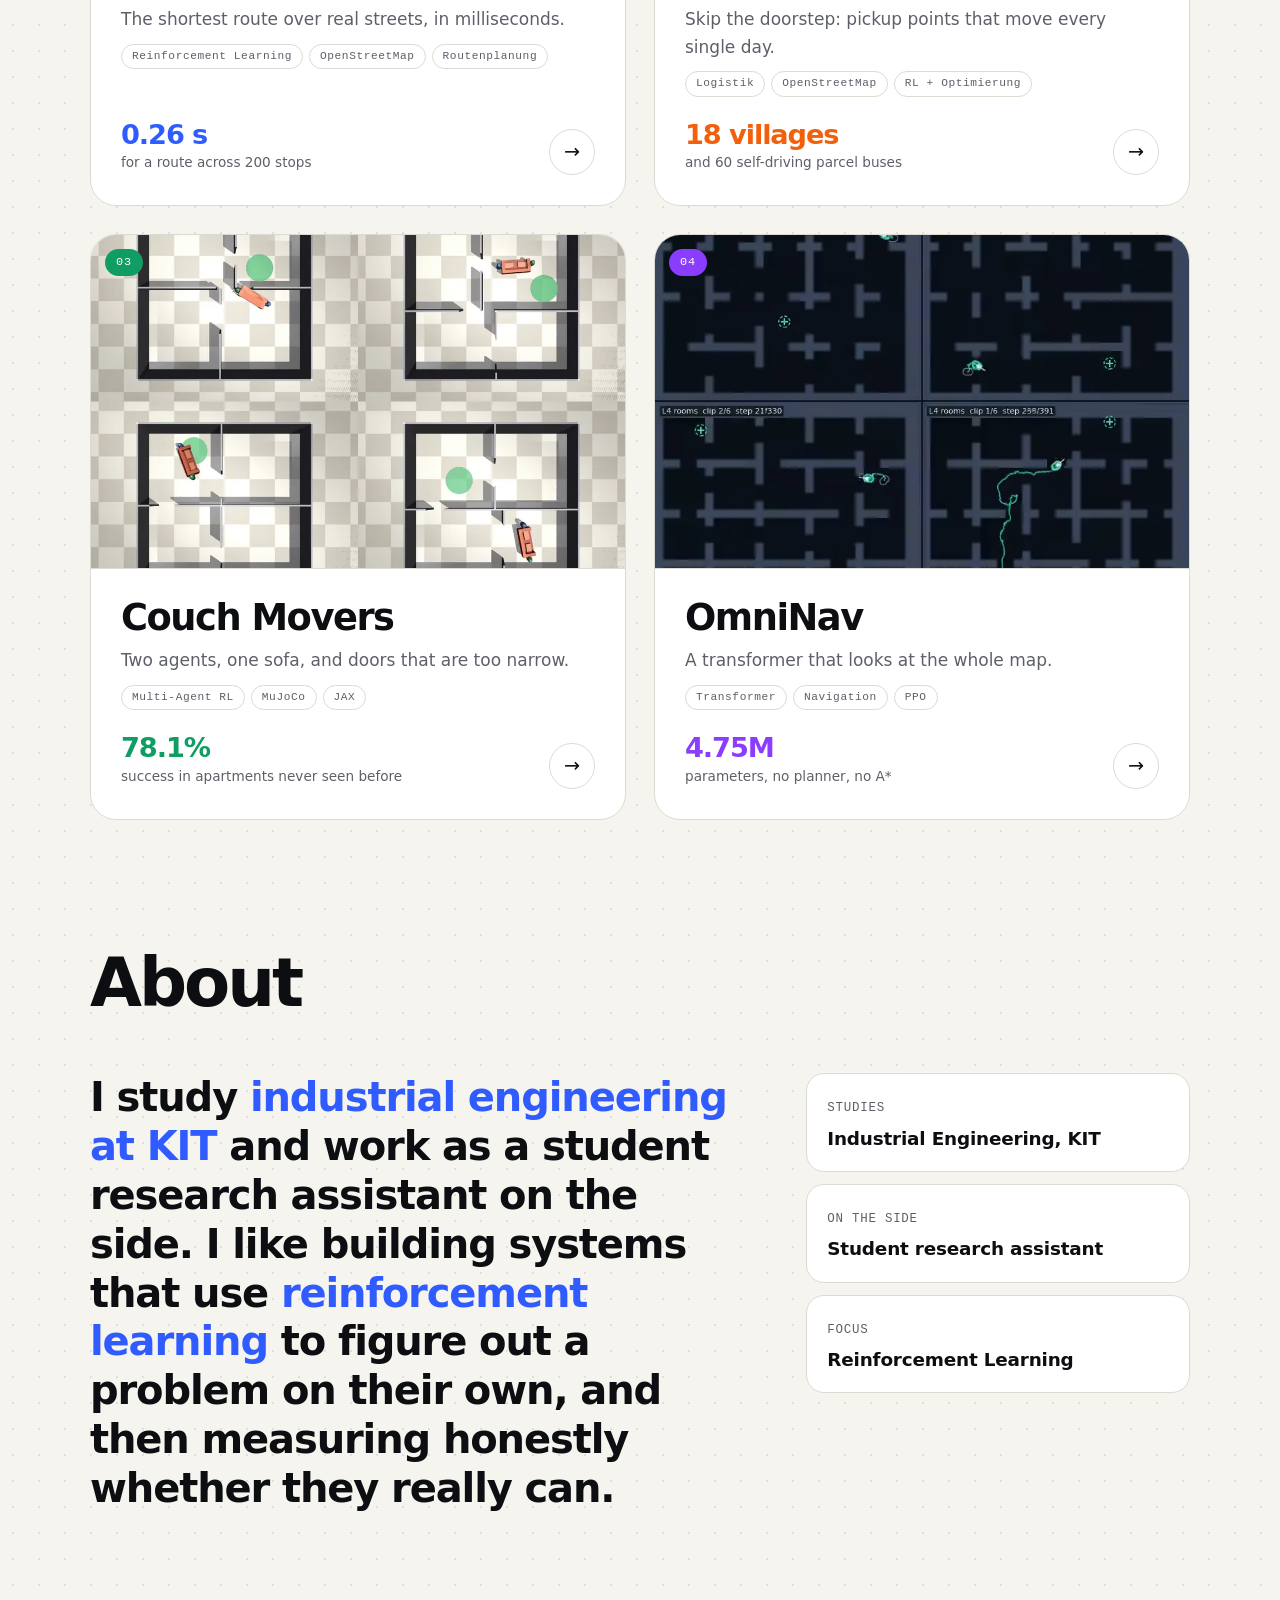
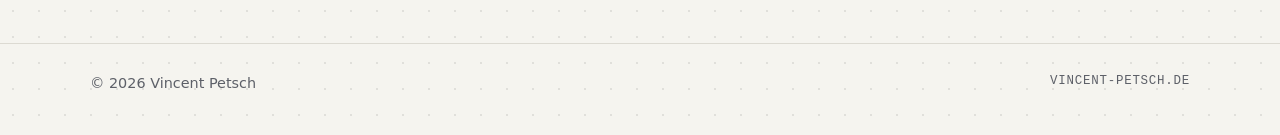
==== commit 0ca5c02c: "TSP: Architekturdetails entfernt, nur allgemeine Beschreibung Co-Authored-By: Claude Opus 5.5 <norep" ====
--- a/index.html
+++ b/index.html
@@ -58,8 +58,8 @@
 
     <div class="laufband" aria-hidden="true">
       <div>
-        <span>Reinforcement Learning</span><span>PyTorch</span><span>JAX</span><span>MuJoCo</span><span>OpenStreetMap</span><span>Transformer</span><span>POMO</span><span>MAPPO</span><span>PPO</span><span>Routing</span><span>Multi-Agent</span><span>Streamlit</span>
-        <span>Reinforcement Learning</span><span>PyTorch</span><span>JAX</span><span>MuJoCo</span><span>OpenStreetMap</span><span>Transformer</span><span>POMO</span><span>MAPPO</span><span>PPO</span><span>Routing</span><span>Multi-Agent</span><span>Streamlit</span>
+        <span>Reinforcement Learning</span><span>PyTorch</span><span>JAX</span><span>MuJoCo</span><span>OpenStreetMap</span><span>Transformer</span><span>MAPPO</span><span>PPO</span><span>Routing</span><span>Multi-Agent</span><span>Streamlit</span>
+        <span>Reinforcement Learning</span><span>PyTorch</span><span>JAX</span><span>MuJoCo</span><span>OpenStreetMap</span><span>Transformer</span><span>MAPPO</span><span>PPO</span><span>Routing</span><span>Multi-Agent</span><span>Streamlit</span>
       </div>
     </div>
 
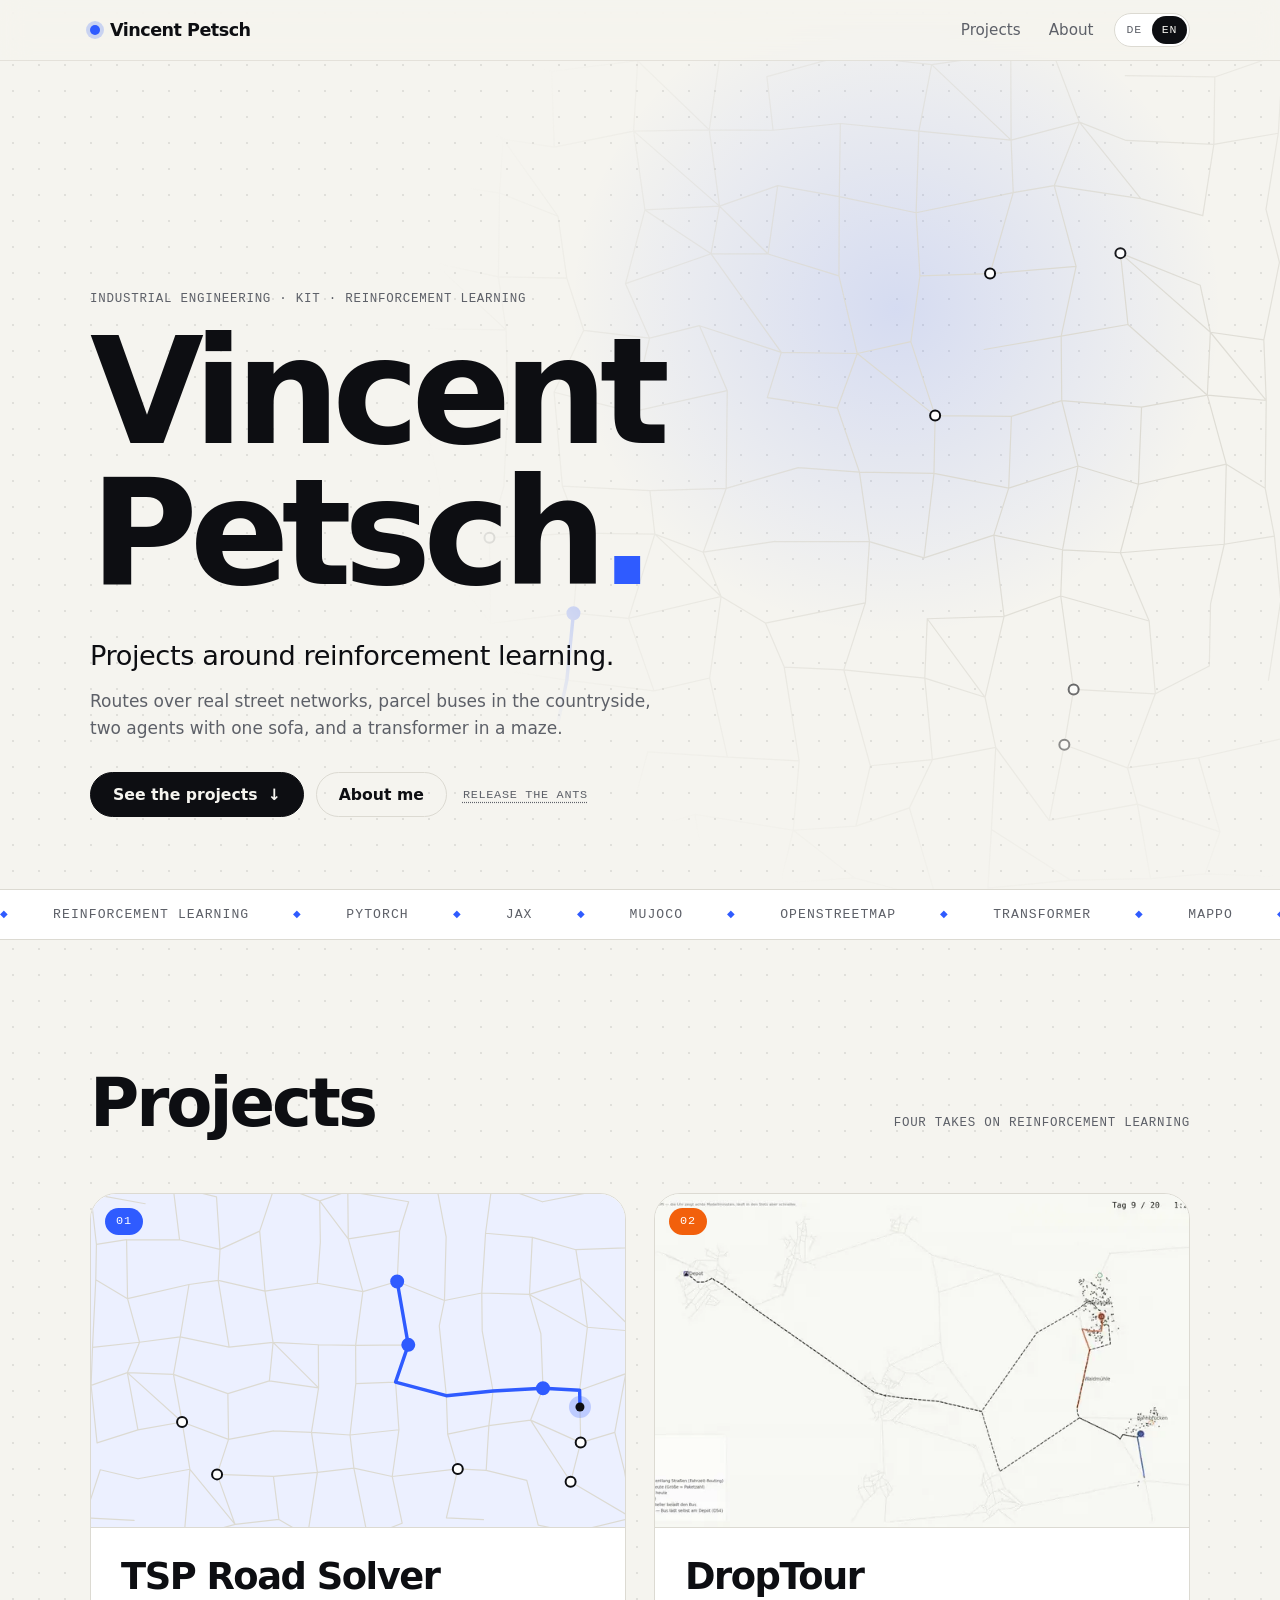
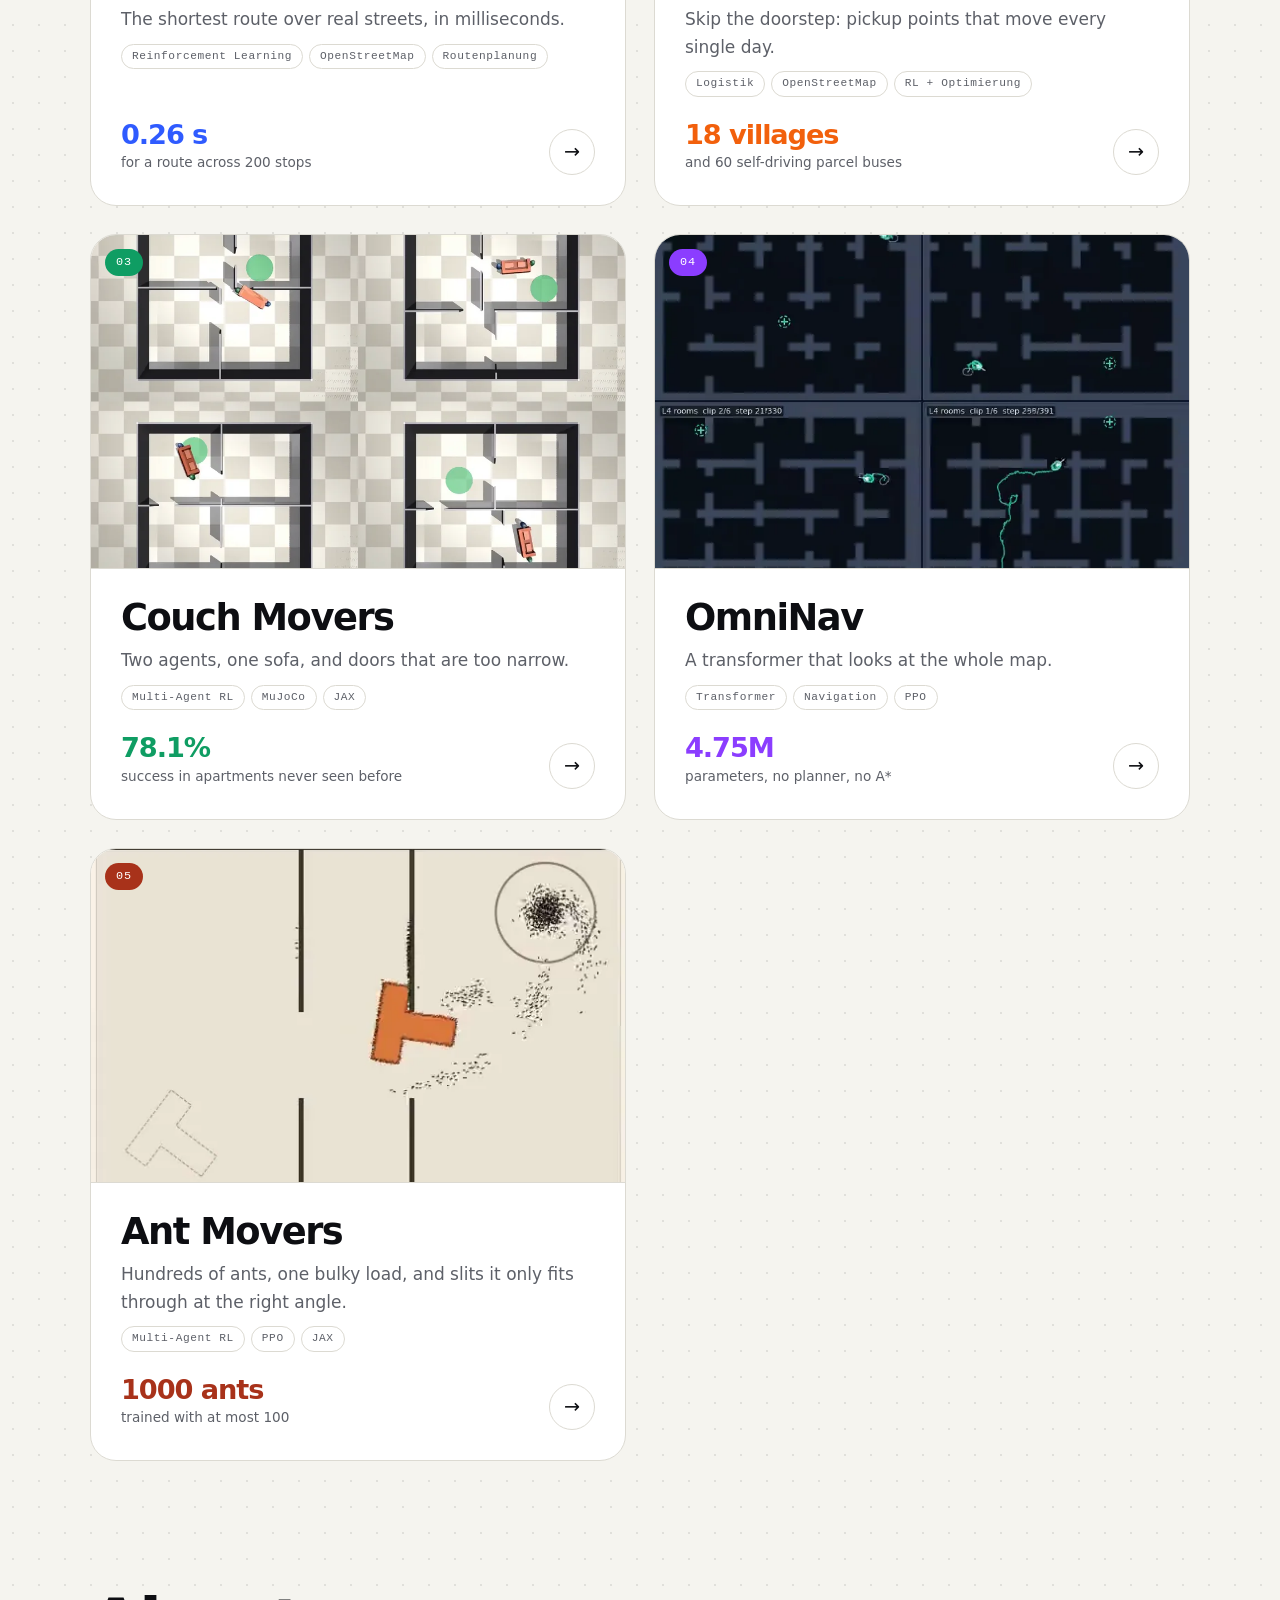
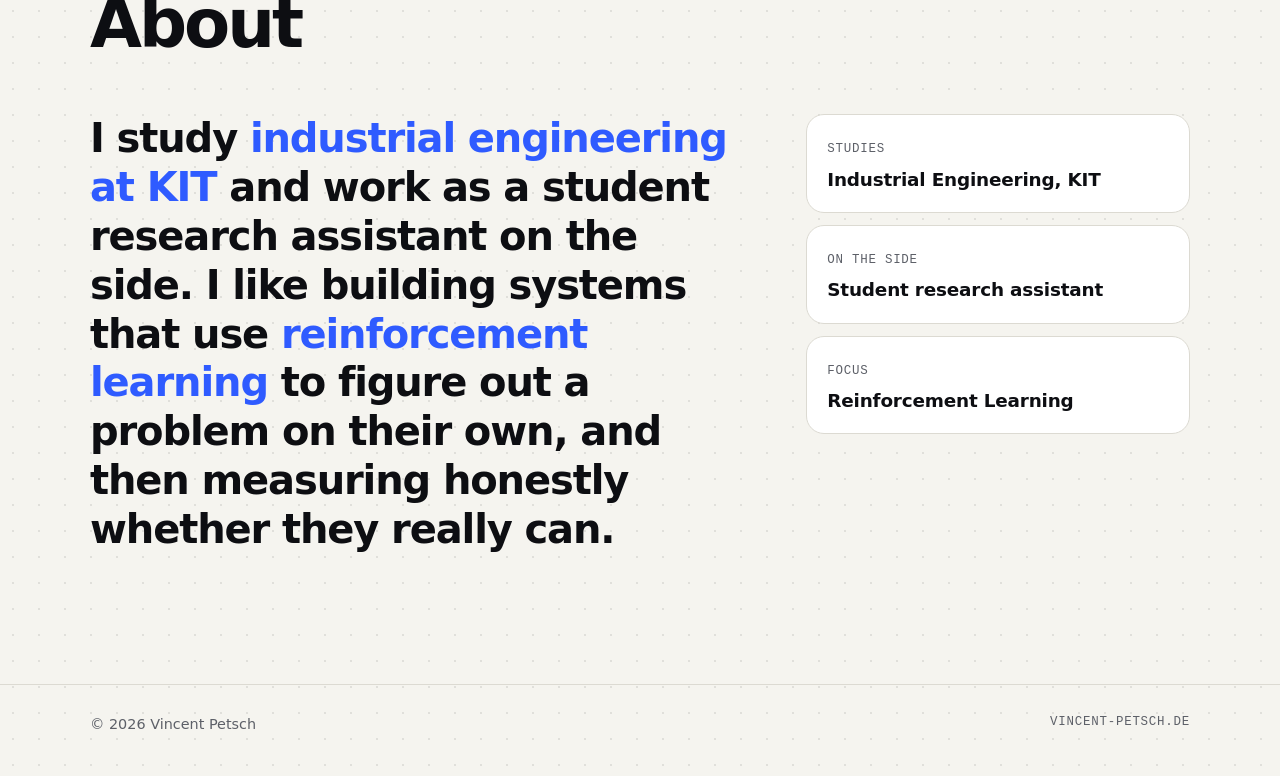
==== commit e1fbeb5a: "Startseite: Ameisen aus Ant Movers tragen ein Abzeichen durch den Hero (laedt erst beim Klick, DE/EN" ====
--- a/index.html
+++ b/index.html
@@ -52,7 +52,14 @@
         <div class="aktionen rein" style="--d:.74s">
           <a class="knopf" href="#projekte"><span lang="de">Projekte ansehen</span><span lang="en">See the projects</span> <span class="pfeil">↓</span></a>
           <a class="knopf leer" href="#ueber"><span lang="de">Über mich</span><span lang="en">About me</span></a>
+          <button type="button" class="ameisen-knopf" id="ameisen-los" aria-controls="ameisen-hinweis"><span lang="de">Ameisen loslassen</span><span lang="en">Release the ants</span></button>
         </div>
+      </div>
+      <div class="ameisen-hinweis" id="ameisen-hinweis" role="status" hidden>
+        <p><span lang="de">Gelernte Ameisen aus <a href="projekte/ant-movers/">Ant Movers →</a></span><span lang="en">Learned ants from <a href="projekte/ant-movers/">Ant Movers →</a></span></p>
+        <p class="ameisen-leise"><span lang="de">Spielwiese außerhalb der Auswertung</span><span lang="en">Playground outside the evaluation</span></p>
+        <p class="ameisen-stand" id="ameisen-stand"></p>
+        <button type="button" class="ameisen-zurueck" id="ameisen-zurueck"><span lang="de">Zurücksetzen</span><span lang="en">Reset</span></button>
       </div>
     </section>
 
--- a/style.css
+++ b/style.css
@@ -146,6 +146,41 @@
 .knopf .pfeil { transition: transform .2s; }
 .knopf:hover .pfeil { transform: translateX(4px); }
 
+/* ---------- Ameisen im Hero (js/ameisen.js, lädt erst beim Klick) ---------- */
+
+.ameisen-knopf {
+  display: none; align-self: center; cursor: pointer; background: none; border: 0; padding: 6px 4px;
+  font-family: var(--mono); font-size: .74rem; letter-spacing: .06em; text-transform: uppercase; color: var(--muted);
+  text-decoration: underline dotted; text-underline-offset: 4px;
+}
+.ameisen-knopf:hover { color: #a8321a; }
+.ameisen-knopf[aria-busy] { cursor: progress; opacity: .6; }
+@media (min-width: 760px) { html.js .ameisen-knopf { display: inline-block; } }
+.ameisen-hinweis {
+  position: absolute; top: 18px; right: var(--rand); z-index: 6; width: min(310px, 44vw);
+  padding: 10px 14px; border-radius: 14px; border: 1px solid var(--line);
+  background: color-mix(in srgb, var(--surface) 88%, transparent); box-shadow: var(--shadow);
+  font-size: .86rem; line-height: 1.4;
+}
+.ameisen-hinweis[hidden] { display: none; }
+.ameisen-hinweis a { color: #a8321a; font-weight: 600; text-decoration: none; }
+.ameisen-hinweis a:hover { text-decoration: underline; }
+.ameisen-leise, .ameisen-stand { color: var(--muted); font-size: .8rem; }
+.ameisen-stand { margin-top: 4px; font-variant-numeric: tabular-nums; }
+.ameisen-zurueck {
+  margin-top: 6px; cursor: pointer; font: 600 .78rem var(--sans); color: var(--fg); background: none;
+  border: 1px solid var(--line); border-radius: 999px; padding: 3px 10px;
+}
+.ameisen-zurueck:hover { border-color: var(--fg); }
+.ameisen-abzeichen {
+  position: absolute; z-index: 4; border-radius: 50%; display: grid; place-items: center; text-align: center;
+  background: #a8321a; color: #fff; font-weight: 800; letter-spacing: -.03em; line-height: 1; font-size: 1.15rem;
+  box-shadow: inset 0 0 0 4px rgba(255, 255, 255, .18); user-select: none; animation: ameisen-da .5s ease-out;
+}
+@keyframes ameisen-da { from { opacity: 0; } }
+.hero.ameisen-ziel { cursor: crosshair; }
+@media (prefers-color-scheme: dark) { .ameisen-leinwand { filter: invert(1) hue-rotate(180deg); } }
+
 /* ---------- Laufband ---------- */
 
 .laufband { border-block: 1px solid var(--line); background: var(--surface); overflow: hidden; padding: 14px 0; }
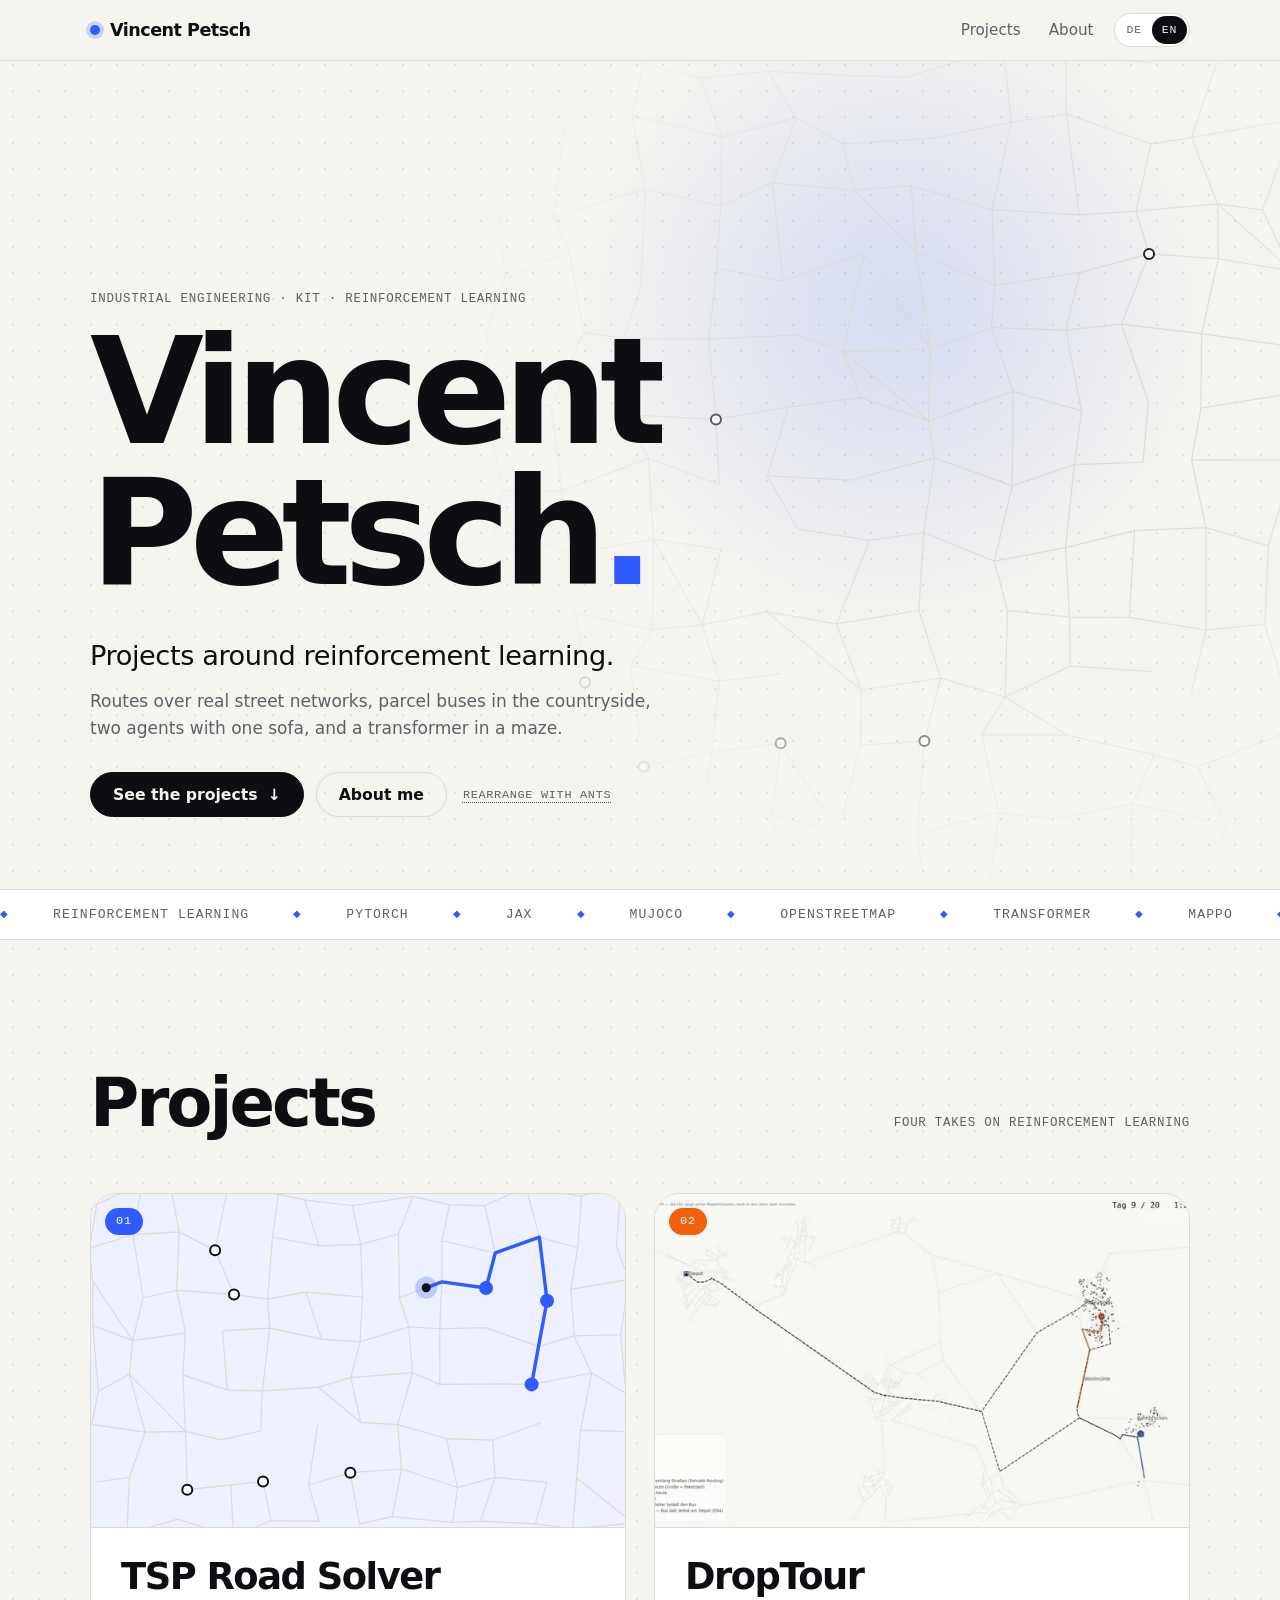
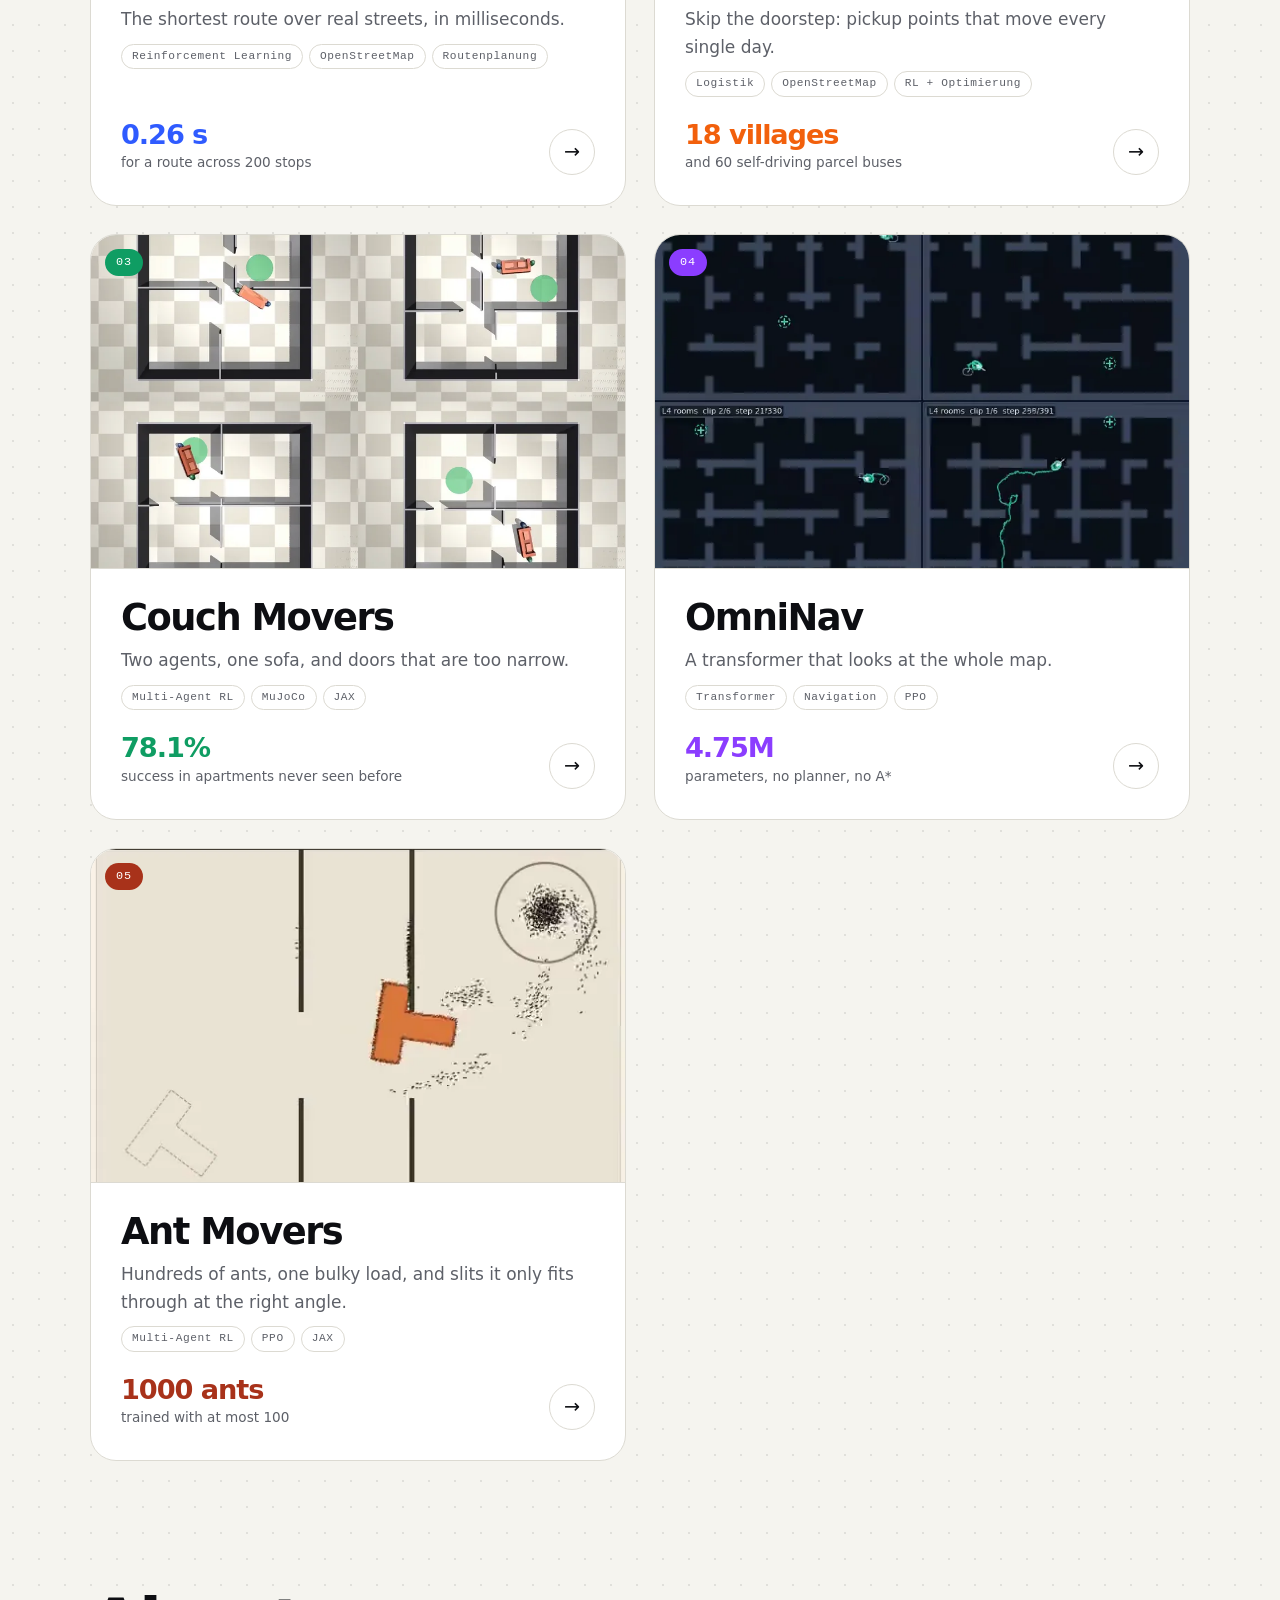
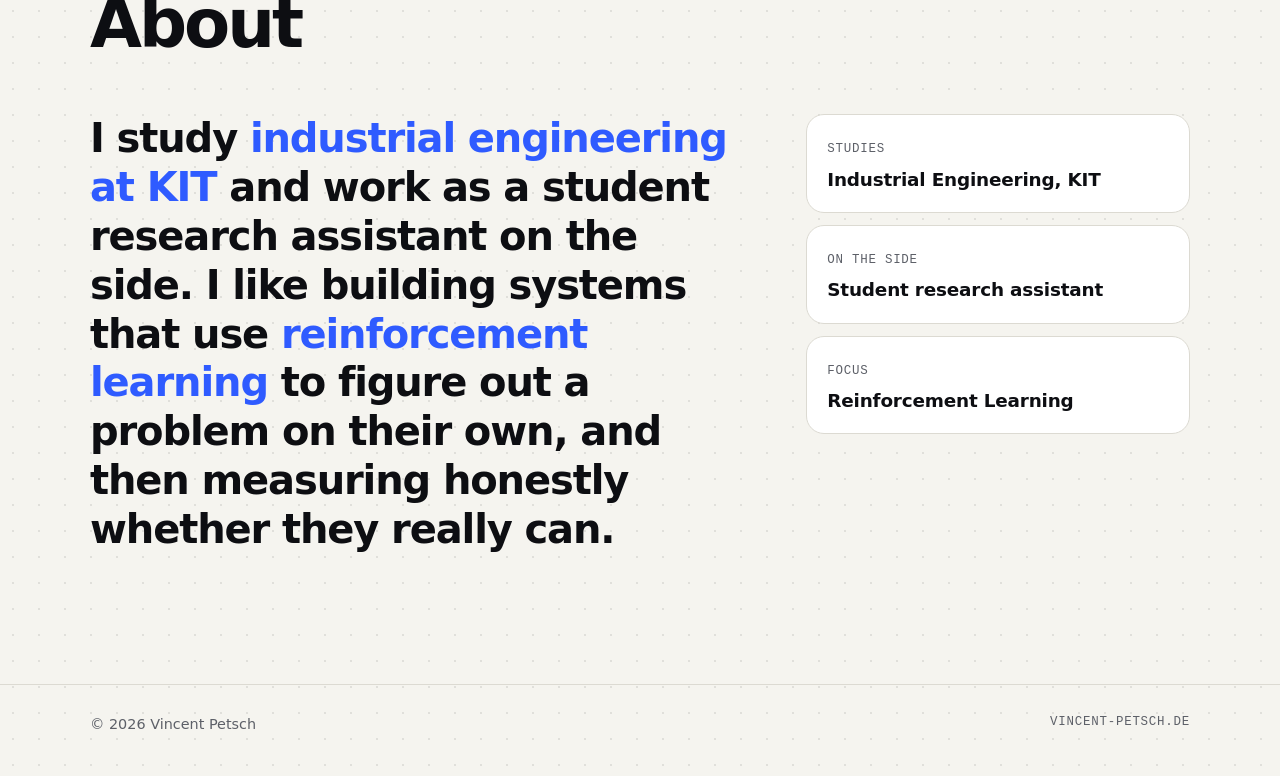
==== commit af68ee09: "Startseite: Umbau mit Ameisen statt Abzeichen (Ameisen vom Rand, Ziel mit freier Bahn, Einrasten, Zu" ====
--- a/index.html
+++ b/index.html
@@ -52,14 +52,8 @@
         <div class="aktionen rein" style="--d:.74s">
           <a class="knopf" href="#projekte"><span lang="de">Projekte ansehen</span><span lang="en">See the projects</span> <span class="pfeil">↓</span></a>
           <a class="knopf leer" href="#ueber"><span lang="de">Über mich</span><span lang="en">About me</span></a>
-          <button type="button" class="ameisen-knopf" id="ameisen-los" aria-controls="ameisen-hinweis"><span lang="de">Ameisen loslassen</span><span lang="en">Release the ants</span></button>
+          <button type="button" class="ameisen-knopf" id="ameisen-los" aria-controls="ameisen-hinweis" aria-pressed="false"><span lang="de">Umbau mit Ameisen</span><span lang="en">Rearrange with ants</span></button>
         </div>
-      </div>
-      <div class="ameisen-hinweis" id="ameisen-hinweis" role="status" hidden>
-        <p><span lang="de">Gelernte Ameisen aus <a href="projekte/ant-movers/">Ant Movers →</a></span><span lang="en">Learned ants from <a href="projekte/ant-movers/">Ant Movers →</a></span></p>
-        <p class="ameisen-leise"><span lang="de">Spielwiese außerhalb der Auswertung</span><span lang="en">Playground outside the evaluation</span></p>
-        <p class="ameisen-stand" id="ameisen-stand"></p>
-        <button type="button" class="ameisen-zurueck" id="ameisen-zurueck"><span lang="de">Zurücksetzen</span><span lang="en">Reset</span></button>
       </div>
     </section>
 
@@ -117,6 +111,14 @@
     </div>
   </footer>
 
+  <div class="ameisen-hinweis" id="ameisen-hinweis" role="status" hidden>
+    <p><span lang="de">Gelernte Ameisen aus <a href="projekte/ant-movers/">Ant Movers →</a></span><span lang="en">Learned ants from <a href="projekte/ant-movers/">Ant Movers →</a></span></p>
+    <p class="ameisen-leise"><span lang="de">Spielwiese außerhalb der Auswertung. Gelernt ist das Tragen, Einrasten und Abzug sind Animation.</span><span lang="en">Playground outside the evaluation. The carrying is learned; snapping into place and leaving are animation.</span></p>
+    <p class="ameisen-stand" id="ameisen-stand"></p>
+    <p class="ameisen-knoepfe"><button type="button" class="ameisen-zurueck" id="ameisen-zurueck"><span lang="de">Zurücksetzen</span><span lang="en">Reset</span></button>
+      <button type="button" class="ameisen-zurueck" id="ameisen-ende"><span lang="de">Beenden</span><span lang="en">Done</span></button></p>
+  </div>
+
   <script src="projekte/projekte.js"></script>
   <script src="js/netz.js"></script>
   <script src="js/site.js"></script>
--- a/style.css
+++ b/style.css
@@ -110,6 +110,8 @@
 /* ---------- Hero Startseite ---------- */
 
 .hero { position: relative; min-height: min(92svh, 900px); display: flex; align-items: flex-end; padding: 120px 0 clamp(40px, 8vh, 90px); isolation: isolate; }
+/* Der Lichtfleck (::before, 60vmax) darf die Seite nicht verbreitern; nur waagrecht abschneiden, senkrecht wie bisher */
+.hero { overflow-x: clip; }
 .hero canvas.netz {
   position: absolute; inset: 0; width: 100%; height: 100%; z-index: -1;
   -webkit-mask-image: radial-gradient(ellipse 62% 85% at 80% 40%, #000 20%, transparent 76%);
@@ -125,6 +127,7 @@
   font-size: clamp(3.2rem, 11.5vw, 9.6rem); line-height: .88; letter-spacing: -.055em; font-weight: 800;
   margin: 18px 0 28px;
 }
+.hero h1 { width: fit-content; }
 .hero h1 span { display: block; }
 .hero h1 .zeile { overflow: hidden; padding-bottom: .08em; }
 html.js .hero h1 .zeile b { display: block; font-weight: inherit; transform: translateY(105%); animation: hoch .9s cubic-bezier(.2, .8, .2, 1) forwards; animation-delay: var(--d, .1s); }
@@ -146,39 +149,38 @@
 .knopf .pfeil { transition: transform .2s; }
 .knopf:hover .pfeil { transform: translateX(4px); }
 
-/* ---------- Ameisen im Hero (js/ameisen.js, lädt erst beim Klick) ---------- */
+/* ---------- Umbau mit Ameisen (js/ameisen.js, lädt erst beim Klick) ---------- */
 
 .ameisen-knopf {
   display: none; align-self: center; cursor: pointer; background: none; border: 0; padding: 6px 4px;
   font-family: var(--mono); font-size: .74rem; letter-spacing: .06em; text-transform: uppercase; color: var(--muted);
   text-decoration: underline dotted; text-underline-offset: 4px;
 }
-.ameisen-knopf:hover { color: #a8321a; }
+.ameisen-knopf:hover, .ameisen-knopf[aria-pressed="true"] { color: #a8321a; }
 .ameisen-knopf[aria-busy] { cursor: progress; opacity: .6; }
 @media (min-width: 760px) { html.js .ameisen-knopf { display: inline-block; } }
 .ameisen-hinweis {
-  position: absolute; top: 18px; right: var(--rand); z-index: 6; width: min(310px, 44vw);
+  position: fixed; bottom: 16px; right: 16px; z-index: 60; width: 290px;
   padding: 10px 14px; border-radius: 14px; border: 1px solid var(--line);
-  background: color-mix(in srgb, var(--surface) 88%, transparent); box-shadow: var(--shadow);
+  background: color-mix(in srgb, var(--surface) 92%, transparent); box-shadow: var(--shadow);
   font-size: .86rem; line-height: 1.4;
 }
 .ameisen-hinweis[hidden] { display: none; }
 .ameisen-hinweis a { color: #a8321a; font-weight: 600; text-decoration: none; }
 .ameisen-hinweis a:hover { text-decoration: underline; }
 .ameisen-leise, .ameisen-stand { color: var(--muted); font-size: .8rem; }
-.ameisen-stand { margin-top: 4px; font-variant-numeric: tabular-nums; }
+.ameisen-stand { margin-top: 4px; font-variant-numeric: tabular-nums; min-height: 2.8em; }
+.ameisen-knoepfe { margin-top: 6px; display: flex; gap: 8px; }
 .ameisen-zurueck {
-  margin-top: 6px; cursor: pointer; font: 600 .78rem var(--sans); color: var(--fg); background: none;
+  cursor: pointer; font: 600 .78rem var(--sans); color: var(--fg); background: none;
   border: 1px solid var(--line); border-radius: 999px; padding: 3px 10px;
 }
 .ameisen-zurueck:hover { border-color: var(--fg); }
-.ameisen-abzeichen {
-  position: absolute; z-index: 4; border-radius: 50%; display: grid; place-items: center; text-align: center;
-  background: #a8321a; color: #fff; font-weight: 800; letter-spacing: -.03em; line-height: 1; font-size: 1.15rem;
-  box-shadow: inset 0 0 0 4px rgba(255, 255, 255, .18); user-select: none; animation: ameisen-da .5s ease-out;
-}
-@keyframes ameisen-da { from { opacity: 0; } }
-.hero.ameisen-ziel { cursor: crosshair; }
+html.umbau-an .umbau-wahl { outline: 2px dashed rgba(168, 50, 26, .45); outline-offset: 4px; cursor: pointer; }
+html.umbau-an .umbau-wahl:hover { outline-color: #a8321a; }
+html.umbau-an .umbau-gewaehlt { outline: 2px solid #a8321a; outline-offset: 4px; }
+html.umbau-ziel body { cursor: crosshair; }
+.umbau-zielfeld { border: 2px dashed #a8321a; border-radius: 8px; background: rgba(168, 50, 26, .05); }
 @media (prefers-color-scheme: dark) { .ameisen-leinwand { filter: invert(1) hue-rotate(180deg); } }
 
 /* ---------- Laufband ---------- */
